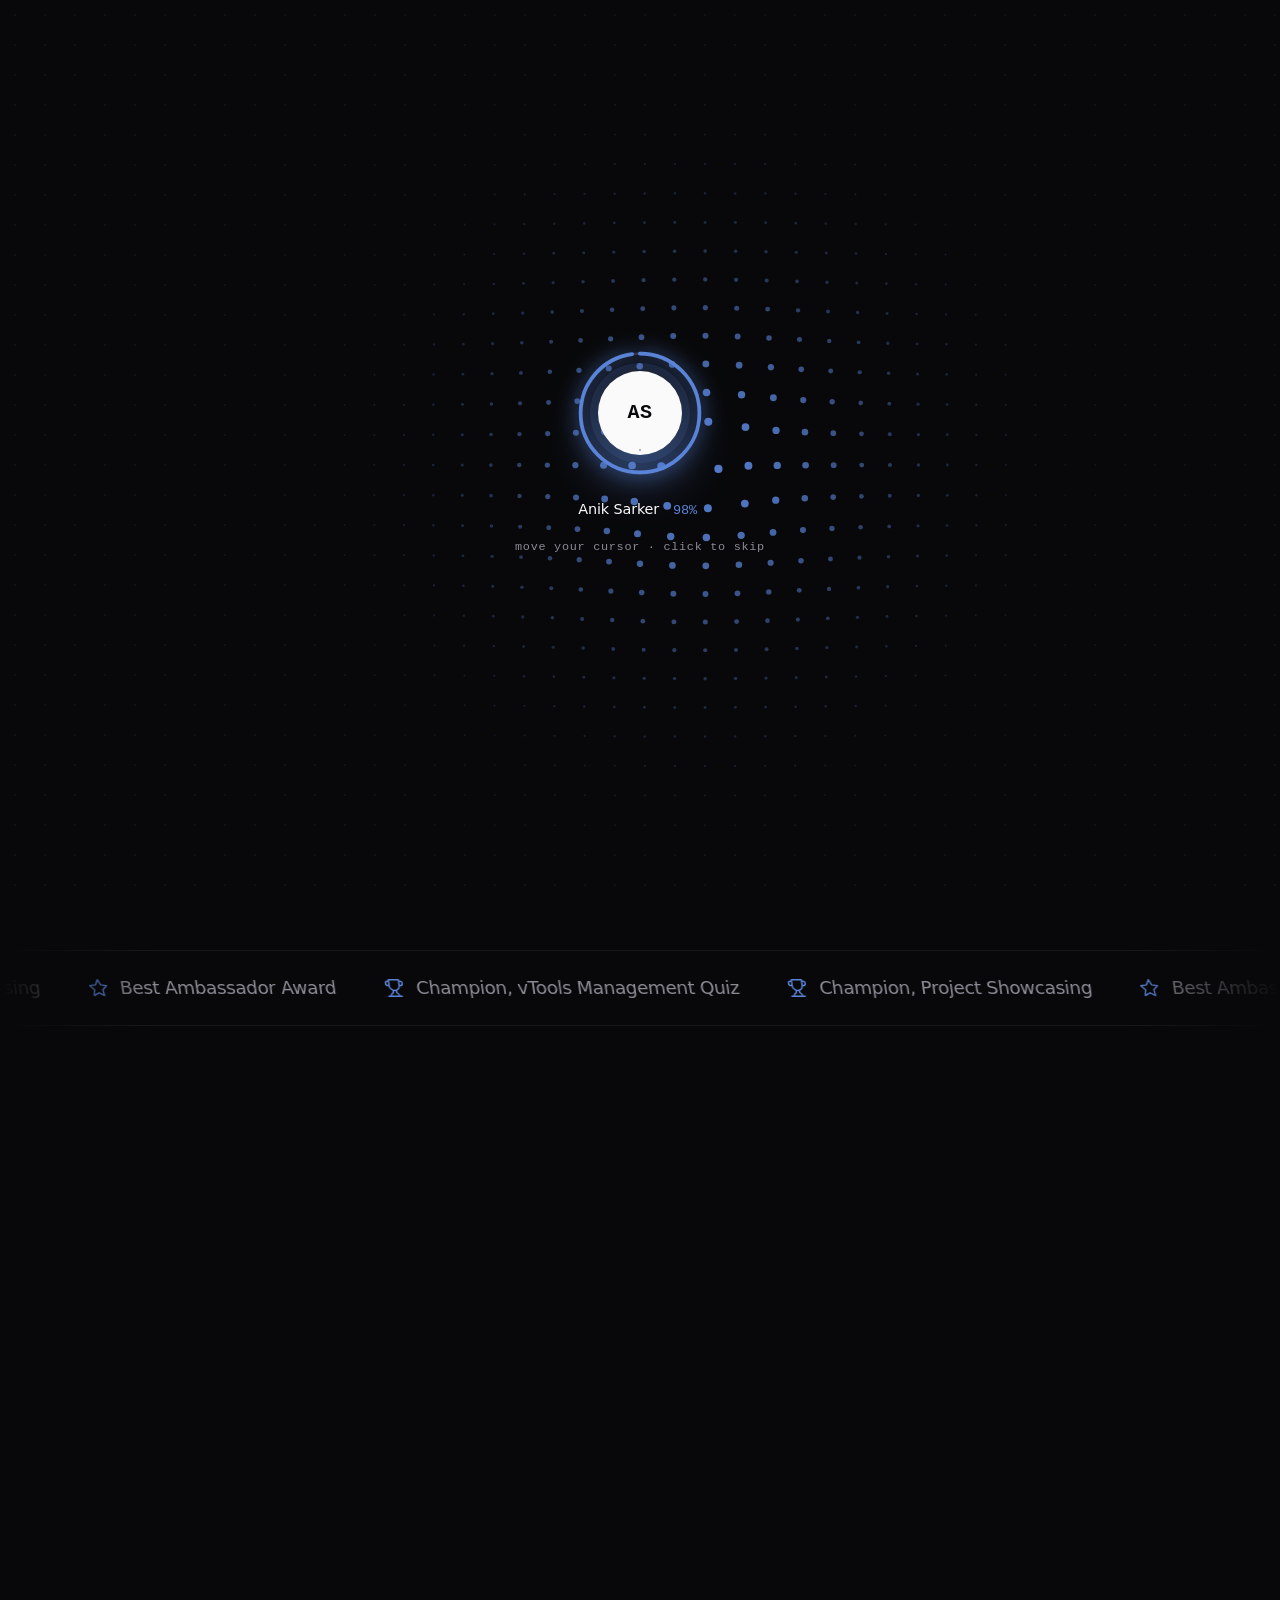
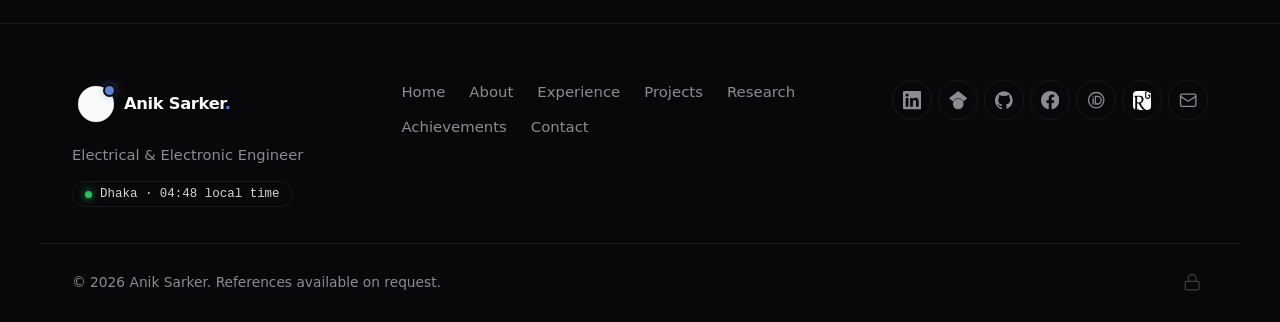
==== index.html @ ead91347 "Publish site" ====
<!DOCTYPE html>
<html lang="en">
<head>
  <meta charset="UTF-8" />
  <meta name="viewport" content="width=device-width, initial-scale=1, viewport-fit=cover" />
  <meta http-equiv="Content-Security-Policy" content="default-src 'self'; script-src 'self'; style-src 'self' 'unsafe-inline' https://fonts.googleapis.com; font-src 'self' https://fonts.gstatic.com; img-src 'self' data: blob: https:; connect-src 'self' https://api.web3forms.com https://formspree.io; object-src 'none'; base-uri 'self'; form-action 'self' mailto:; frame-src 'none'; manifest-src 'self'" />
  <meta name="referrer" content="strict-origin-when-cross-origin" />
  <meta name="site-root" content="./" />
  <title>Engr. Anik Sarker | Electrical & Electronic Engineer</title>
  <meta name="description" content="Portfolio of Engr. Anik Sarker: Electrical & Electronic Engineer working on embedded systems, industrial automation, IoT and VLSI." />
  <meta name="author" content="Anik Sarker" />
  <meta name="theme-color" content="#08080a" />
  <meta property="og:type" content="profile" />
  <meta property="og:title" content="Engr. Anik Sarker | Electrical & Electronic Engineer" />
  <meta property="og:description" content="Portfolio of Engr. Anik Sarker: Electrical & Electronic Engineer working on embedded systems, industrial automation, IoT and VLSI." />
  <meta property="og:image" content="https://anik-creates.github.io/assets/img/og-image.jpg" />
  <meta property="og:url" content="https://anik-creates.github.io/" />
  <link rel="canonical" href="https://anik-creates.github.io/" />
  <meta name="twitter:card" content="summary_large_image" />
  <link rel="icon" href="./assets/img/favicon.svg" type="image/svg+xml" />
  <link rel="apple-touch-icon" href="./assets/img/apple-touch-icon.png" />
  <link rel="manifest" href="./site.webmanifest" />
  <link rel="preconnect" href="https://fonts.googleapis.com" />
  <link rel="preconnect" href="https://fonts.gstatic.com" crossorigin />
  <link rel="stylesheet" href="https://fonts.googleapis.com/css2?family=Geist:wght@300..800&amp;family=Geist+Mono:wght@400..600&amp;display=swap" />
  <link rel="stylesheet" href="./assets/css/main.css?v=202610290239" />
  <link rel="modulepreload" href="./assets/js/icons.js" />
  <link rel="modulepreload" href="./assets/js/store.js" />
  <script src="./assets/js/theme-init.js?v=202610290239"></script>
  <script src="./assets/js/preloader.js?v=202610290239" defer></script>
  <script type="module" src="./assets/js/app.js?v=202610290239"></script>
  <script type="application/ld+json">{"@context":"https://schema.org","@type":"Person","name":"Anik Sarker","honorificPrefix":"Engr.","jobTitle":"Electrical & Electronic Engineer","url":"https://anik-creates.github.io/","image":"https://anik-creates.github.io/assets/img/og-image.jpg","email":"mailto:inboxtoanik@gmail.com","alumniOf":{"@type":"CollegeOrUniversity","name":"Daffodil International University"},"memberOf":[{"@type":"Organization","name":"IEEE"},{"@type":"Organization","name":"Institution of Engineers, Bangladesh"}],"sameAs":["https://www.linkedin.com/in/-anik-sarker-/","https://scholar.google.com/citations?user=4CC_FmcAAAAJ","https://github.com/anik-creates"]}</script>
</head>
<body data-page="home">
  <div class="preloader" id="preloader" role="presentation">
    <canvas class="pl-field" aria-hidden="true"></canvas>
    <div class="pl-core">
      <svg class="pl-ring" viewBox="0 0 120 120" aria-hidden="true"><circle class="pl-track" cx="60" cy="60" r="54" /><circle class="pl-prog" cx="60" cy="60" r="54" pathLength="100" /></svg>
      <span class="pl-mark" data-initials>AS</span>
    </div>
    <div class="pl-meta"><span data-name>Anik Sarker</span><b data-pct>0%</b></div>
    <p class="pl-hint">move your cursor · click to skip</p>
  </div>
  <div id="app-header"></div>
  <main id="main" tabindex="-1">
    <noscript><p>This portfolio needs JavaScript to display. You can reach Anik Sarker at inboxtoanik@gmail.com.</p></noscript>
  </main>
  <div id="app-footer"></div>
</body>
</html>
---- assets/css/main.css ----
/* =========================================================
   Portfolio: modern, dark-first design system
   Type: Geist + Geist Mono. Accents: --a1 (primary), --a2 (secondary), --a3 (highlight).
   Every colour is a variable so the admin portal can recolour the whole site.
   ========================================================= */

@view-transition { navigation: auto; }

:root {
  --a1: #ff6a1f;
  --a2: #3dd6a3;
  --a3: #ffd23f;

  --font-display: "Geist", "Inter", "Segoe UI", system-ui, sans-serif;
  --font-body: "Geist", "Inter", "Segoe UI", system-ui, -apple-system, sans-serif;
  --font-mono: "Geist Mono", ui-monospace, "Cascadia Code", Consolas, monospace;

  --radius-sm: 10px;
  --radius: 18px;
  --radius-lg: 26px;
  --ease: cubic-bezier(.22, 1, .36, 1);
  --spring: cubic-bezier(.34, 1.56, .64, 1);
  --nav-h: 76px;

  /* Light */
  --bg: #fafafa;
  --bg-2: #f4f4f5;
  --surface: #ffffff;
  --surface-2: #f4f4f5;
  --text: #09090b;
  --text-2: #3f3f46;
  --muted: #71717a;
  --line: rgba(9, 9, 11, .08);
  --line-strong: rgba(9, 9, 11, .15);
  --dots: rgba(9, 9, 11, .09);
  --accent: color-mix(in oklab, var(--a1) 82%, #000);
  --accent-2: color-mix(in oklab, var(--a2) 70%, #000);
  --accent-3: color-mix(in oklab, var(--a3) 80%, #000);
  --on-accent: #09090b;
  --glow: color-mix(in srgb, var(--a1) 16%, transparent);
  --shadow: 0 1px 2px rgba(9, 9, 11, .04), 0 8px 24px -12px rgba(9, 9, 11, .12);
  --shadow-lift: 0 2px 4px rgba(9, 9, 11, .04), 0 24px 48px -20px rgba(9, 9, 11, .22);
  --glass: color-mix(in srgb, var(--surface) 72%, transparent);
  --trace: rgba(9, 9, 11, .06);
  --trace-pulse: var(--a1);
  color-scheme: light;
}
:root[data-theme="dark"] {
  --bg: #08080a;
  --bg-2: #0e0e11;
  --surface: #111114;
  --surface-2: #19191d;
  --text: #fafafa;
  --text-2: #d4d4d8;
  --muted: #8b8b95;
  --line: rgba(255, 255, 255, .07);
  --line-strong: rgba(255, 255, 255, .14);
  --dots: rgba(255, 255, 255, .07);
  --accent: var(--a1);
  --accent-2: var(--a2);
  --accent-3: var(--a3);
  --glow: color-mix(in srgb, var(--a1) 22%, transparent);
  --shadow: 0 1px 0 rgba(255, 255, 255, .03) inset, 0 10px 30px -14px rgba(0, 0, 0, .8);
  --shadow-lift: 0 1px 0 rgba(255, 255, 255, .05) inset, 0 30px 60px -24px rgba(0, 0, 0, .9);
  --glass: color-mix(in srgb, var(--surface) 62%, transparent);
  --trace: rgba(255, 255, 255, .045);
  color-scheme: dark;
}
:root { --grad: var(--a1); --neu-in: inset 0 1px 2px rgba(0,0,0,.06); --neu-sm: var(--shadow); --neu: var(--shadow); --glass-border: var(--line); --glass-strong: var(--surface); --glass-shadow: var(--shadow); --on-grad: var(--on-accent); }

/* ---------- Base ---------- */
*, *::before, *::after { box-sizing: border-box; }
[hidden] { display: none !important; }
html { scroll-behavior: smooth; scroll-padding-top: calc(var(--nav-h) + 16px); -webkit-text-size-adjust: 100%; }
body {
  margin: 0; font-family: var(--font-body); font-size: 16px; line-height: 1.65; color: var(--text); background: var(--bg);
  overflow-x: hidden; -webkit-font-smoothing: antialiased; min-height: 100vh; display: flex; flex-direction: column;
}
/* Dot grid that fades out, plus a soft accent glow at the top of every page */
body::before { content: ""; position: fixed; inset: 0; z-index: -3; pointer-events: none;
  background-image: radial-gradient(var(--dots) 1px, transparent 1px); background-size: 26px 26px;
  -webkit-mask-image: radial-gradient(ellipse 80% 60% at 50% 0%, #000 30%, transparent 75%); mask-image: radial-gradient(ellipse 80% 60% at 50% 0%, #000 30%, transparent 75%); }
body::after { content: ""; position: fixed; left: 50%; top: -30vh; width: 120vw; height: 70vh; transform: translateX(-50%); z-index: -3; pointer-events: none;
  background: radial-gradient(ellipse at center, var(--glow), transparent 65%); }
body.modal-open { overflow: hidden; }
main { flex: 1; }
main:focus { outline: none; }
.hero, .page-hero, .contact-hero, .section, .marquee, .footer { overflow-x: clip; }
img { max-width: 100%; display: block; }
a { color: inherit; text-decoration: none; }
button { font: inherit; color: inherit; cursor: pointer; border: 0; background: none; }
h1, h2, h3, h4 { font-family: var(--font-display); font-weight: 600; line-height: 1.08; margin: 0; letter-spacing: -.035em; }
h3, h4 { letter-spacing: -.02em; }
p { margin: 0 0 1em; }
::selection { background: var(--a1); color: var(--on-accent); }
:focus-visible { outline: 2px solid var(--a1); outline-offset: 3px; border-radius: 8px; }
.skip-link { position: fixed; left: 16px; top: -60px; z-index: 2000; padding: 10px 16px; border-radius: 999px; background: var(--text); color: var(--bg); font-weight: 600; transition: top .2s; }
.skip-link:focus { top: 16px; }
noscript p { padding: 120px 24px; text-align: center; }
.ic { width: 1.15em; height: 1.15em; fill: none; stroke: currentColor; stroke-width: 1.75; stroke-linecap: round; stroke-linejoin: round; flex-shrink: 0; vertical-align: -0.2em; }
symbol .fill { fill: currentColor; stroke: none; }
.container { width: min(1200px, 100%); margin-inline: auto; padding-inline: clamp(16px, 4vw, 32px); }

/* Uploaded image icons */
img.ic-img { object-fit: contain; border-radius: 4px; vertical-align: -0.2em; }
.mc-icon img.ic-img, .c-icon img.ic-img, .big-ic img.ic-img, .pub-num img.ic-img, .ri img.ic-img, .tl-node img.ic-img { border-radius: 6px; }
.section-logo { display: block; width: 64px; height: 64px; object-fit: contain; margin: 0 auto 16px; border-radius: 16px; padding: 8px; background: var(--surface); border: 1px solid var(--line); box-shadow: var(--shadow); }
.section-head.left .section-logo, .page-hero .section-logo { margin-left: 0; }

/* Accent word in headings (class name kept for compatibility) */
.grad-text { color: var(--accent); }
:root[data-theme="dark"] .grad-text { text-shadow: 0 0 40px color-mix(in srgb, var(--a1) 45%, transparent); }

/* ---------- Surfaces with cursor spotlight ---------- */
.glass, .neu {
  position: relative; background: var(--surface); border: 1px solid var(--line); box-shadow: var(--shadow);
  transition: box-shadow .4s var(--ease), transform .4s var(--ease), border-color .3s, background-color .3s;
}
.glass::after, .neu::after {
  content: ""; position: absolute; inset: -1px; border-radius: inherit; padding: 1px; pointer-events: none; opacity: 0; transition: opacity .35s;
  background: radial-gradient(260px circle at var(--mx, 50%) var(--my, 50%), color-mix(in srgb, var(--a1) 85%, transparent), transparent 70%);
  -webkit-mask: linear-gradient(#000 0 0) content-box, linear-gradient(#000 0 0); -webkit-mask-composite: xor; mask-composite: exclude;
}
.glass:hover::after, .neu:hover::after { opacity: 1; }
.toast, .preview-bar, .to-top { position: fixed; }
.nav.glass::after, .toast::after, .preview-bar::after { display: none; }

/* ---------- Cursor ---------- */
.cursor-glow { position: fixed; left: 0; top: 0; width: 640px; height: 640px; margin: -320px 0 0 -320px; border-radius: 50%; pointer-events: none; z-index: -1;
  background: radial-gradient(circle, color-mix(in srgb, var(--a1) 13%, transparent), transparent 62%); transform: translate(-999px, -999px); will-change: transform; }
:root:not([data-theme="dark"]) .cursor-glow { background: radial-gradient(circle, color-mix(in srgb, var(--a1) 10%, transparent), transparent 62%); }
.cursor-dot, .cursor-ring { position: fixed; left: 0; top: 0; pointer-events: none; z-index: 2600; border-radius: 50%; transform: translate(-999px, -999px); will-change: transform; }
.cursor-dot { width: 6px; height: 6px; margin: -3px 0 0 -3px; background: var(--a1); }
.cursor-ring { width: 36px; height: 36px; margin: -18px 0 0 -18px; border: 1.5px solid color-mix(in srgb, var(--a1) 60%, transparent); transition: width .3s var(--ease), height .3s var(--ease), margin .3s var(--ease), background-color .3s, border-color .3s; }
.cursor-ring.hover { width: 56px; height: 56px; margin: -28px 0 0 -28px; background: color-mix(in srgb, var(--a1) 10%, transparent); border-color: var(--a1); }
.cursor-ring.down { width: 26px; height: 26px; margin: -13px 0 0 -13px; }
@media (hover: none), (pointer: coarse) { .cursor-glow, .cursor-dot, .cursor-ring { display: none; } }

/* ---------- Background canvas ---------- */
.bg-canvas { position: fixed; inset: 0; width: 100%; height: 100%; z-index: -2; pointer-events: none; opacity: .9; }
.bg-orbs { display: none; }

/* ---------- Preloader: interactive dot field + progress ring ---------- */
.preloader { position: fixed; inset: 0; z-index: 9999; display: grid; place-content: center; justify-items: center; gap: 22px; background: var(--bg); color: var(--text); cursor: crosshair; --iris: 0px;
  -webkit-mask: radial-gradient(circle at 50% 50%, transparent var(--iris), #000 calc(var(--iris) + 1px)); mask: radial-gradient(circle at 50% 50%, transparent var(--iris), #000 calc(var(--iris) + 1px)); }
.preloader.skip { display: none; }
.pl-field { position: absolute; inset: 0; }
.pl-core { position: relative; width: 132px; height: 132px; display: grid; place-items: center; }
.pl-ring { position: absolute; inset: 0; width: 100%; height: 100%; transform: rotate(-90deg); overflow: visible; }
.pl-track { fill: none; stroke: var(--line-strong); stroke-width: 2; }
.pl-prog { fill: none; stroke: var(--a1); stroke-width: 3.5; stroke-linecap: round; stroke-dasharray: 100; stroke-dashoffset: 100; filter: drop-shadow(0 0 8px var(--a1)); }
.pl-mark { position: relative; width: 84px; height: 84px; border-radius: 50%; display: grid; place-items: center; background: var(--text); color: var(--bg); font: 600 1.25rem var(--font-mono); letter-spacing: .02em; box-shadow: 0 0 0 8px color-mix(in srgb, var(--a1) 14%, transparent), 0 20px 60px -10px var(--a1); animation: plPulse 1.6s ease-in-out infinite; }
.preloader.locked .pl-mark { animation: plPop .5s var(--spring) forwards; }
@keyframes plPulse { 50% { box-shadow: 0 0 0 16px color-mix(in srgb, var(--a1) 6%, transparent), 0 20px 70px -10px var(--a1); } }
@keyframes plPop { to { transform: scale(1.15); background: var(--a1); color: var(--on-accent); } }
.pl-meta { position: relative; display: flex; gap: 14px; align-items: baseline; font: 500 .9rem var(--font-body); letter-spacing: -.01em; }
.pl-meta b { font: 500 .85rem var(--font-mono); color: var(--a1); min-width: 3.5ch; }
.pl-hint { position: relative; margin: 0; font: 400 .74rem var(--font-mono); color: var(--muted); letter-spacing: .06em; }
body:not(.ready) #main { opacity: 0; }
#main { transition: opacity .5s var(--ease); }
.scroll-progress { position: fixed; top: 0; left: 0; height: 2px; width: 100%; z-index: 1001; background: linear-gradient(90deg, var(--a1), var(--a3)); transform-origin: 0 50%; transform: scaleX(0); box-shadow: 0 0 12px var(--a1); }

/* ---------- Navigation: brand, floating link pill, actions ---------- */
.nav-wrap { position: fixed; inset-inline: 0; top: 0; z-index: 1000; padding: calc(env(safe-area-inset-top, 0px) + 16px) clamp(16px, 4vw, 32px) 0; transition: transform .45s var(--ease); view-transition-name: site-nav; pointer-events: none; }
.nav-wrap > * { pointer-events: auto; }
.nav-wrap.hidden { transform: translateY(-140%); }
.nav { max-width: 1200px; margin: 0 auto; display: grid; grid-template-columns: 1fr auto 1fr; align-items: center; gap: 12px; pointer-events: none; }
.nav > * { pointer-events: auto; }
.brand { justify-self: start; display: inline-flex; align-items: center; gap: 10px; padding: 5px 14px 5px 5px; border-radius: 999px; font-weight: 600; font-size: 1.02rem; letter-spacing: -.02em; border: 1px solid transparent; transition: background-color .35s, border-color .35s, backdrop-filter .35s; }
.nav-wrap.scrolled .brand { background: var(--glass); border-color: var(--line); backdrop-filter: blur(16px); -webkit-backdrop-filter: blur(16px); }
.brand-mark { width: 36px; height: 36px; border-radius: 50%; display: grid; place-items: center; background: var(--text); color: var(--bg); font: 600 .76rem var(--font-mono); letter-spacing: .02em; position: relative; transition: transform .6s var(--spring); }
.brand-mark::after { content: ""; position: absolute; right: 0; top: 0; width: 9px; height: 9px; border-radius: 50%; background: var(--a1); box-shadow: 0 0 0 2px var(--bg), 0 0 10px var(--a1); }
.brand:hover .brand-mark { transform: rotate(-12deg) scale(1.06); }
.brand-name .dot { color: var(--a1); }
.nav-links { justify-self: center; display: flex; gap: 2px; list-style: none; margin: 0; padding: 5px; position: relative; border-radius: 999px; background: var(--glass); border: 1px solid var(--line); backdrop-filter: blur(18px) saturate(160%); -webkit-backdrop-filter: blur(18px) saturate(160%); box-shadow: var(--shadow); }
.nav-links li { position: relative; z-index: 1; }
.nav-links a { display: flex; align-items: center; gap: 7px; padding: 7px 14px; border-radius: 999px; font-size: .88rem; font-weight: 500; color: var(--muted); transition: color .25s; position: relative; white-space: nowrap; }
.nav-links a .ic { display: none; }
.nav-links a:hover, .nav-links a.active { color: var(--text); }
.nav-links a.active::before { content: ""; width: 6px; height: 6px; border-radius: 50%; background: var(--a1); box-shadow: 0 0 8px var(--a1); }
.nav-indicator { position: absolute; z-index: 0; left: 0; top: 5px; bottom: 5px; width: 0; border-radius: 999px; background: var(--surface-2); box-shadow: inset 0 0 0 1px var(--line); transition: transform .5s var(--spring), width .5s var(--spring), opacity .25s; pointer-events: none; }
.nav-actions { justify-self: end; display: flex; gap: 6px; align-items: center; }
.icon-btn { width: 42px; height: 42px; border-radius: 50%; display: grid; place-items: center; position: relative; border: 1px solid var(--line); background: var(--glass); backdrop-filter: blur(16px); -webkit-backdrop-filter: blur(16px); color: var(--text-2); flex-shrink: 0; transition: color .2s, border-color .2s, transform .4s var(--spring), background-color .2s; }
.icon-btn::after { display: none; }
.icon-btn:hover { color: var(--a1); border-color: color-mix(in srgb, var(--a1) 45%, transparent); transform: rotate(-14deg) scale(1.05); }
.nav-actions .icon-btn .ic { position: absolute; transition: transform .5s var(--ease), opacity .35s; }
[data-theme="dark"] .ic-sun, :root:not([data-theme="dark"]) .ic-moon { transform: rotate(-90deg) scale(0); opacity: 0; }
.menu-btn { display: none; }
.menu-btn:hover { transform: none; }
.menu-btn .ic-close { opacity: 0; transform: rotate(-90deg); }
.menu-btn[aria-expanded="true"] .ic-close { opacity: 1; transform: none; }
.menu-btn[aria-expanded="true"] .ic-menu { opacity: 0; transform: rotate(90deg); }

/* ---------- Buttons ---------- */
.btn { position: relative; display: inline-flex; align-items: center; justify-content: center; gap: 10px; padding: 14px 24px; border-radius: 999px; font-weight: 600; font-size: .95rem; letter-spacing: -.01em; overflow: hidden; isolation: isolate; transition: transform .35s var(--spring), box-shadow .3s, background-color .2s, color .2s, border-color .2s; will-change: transform; }
.btn-primary { color: var(--on-accent); background: var(--a1); box-shadow: 0 0 0 1px color-mix(in srgb, var(--a1) 60%, #fff) inset, 0 10px 30px -10px var(--a1); }
.btn-primary::before { content: ""; position: absolute; inset: 0; z-index: -1; background: linear-gradient(110deg, transparent 30%, rgba(255,255,255,.45) 50%, transparent 70%); transform: translateX(-120%); transition: transform .8s var(--ease); }
.btn-primary:hover::before { transform: translateX(120%); }
.btn-primary:hover { box-shadow: 0 0 0 1px color-mix(in srgb, var(--a1) 60%, #fff) inset, 0 16px 44px -10px var(--a1); }
.btn-primary:active { transform: scale(.97); }
.btn-neu { color: var(--text); background: var(--surface); border: 1px solid var(--line-strong); }
.btn-neu:hover { background: var(--surface-2); border-color: color-mix(in srgb, var(--a1) 50%, var(--line-strong)); }
.btn-neu:active { transform: scale(.97); }
.btn .ic { transition: transform .35s var(--spring); }
.btn:hover .ic { transform: translateX(2px) rotate(-8deg); }
.btn-block { width: 100%; }
.btn:disabled { opacity: .6; cursor: progress; }
.btn.loading .ic { animation: spin 1s linear infinite; }
.spark { position: fixed; z-index: 3000; width: 5px; height: 5px; border-radius: 50%; background: var(--a3); pointer-events: none; box-shadow: 0 0 8px var(--a1); }
.link-arrow { display: inline-flex; align-items: center; gap: 8px; font-weight: 600; color: var(--text); padding: 10px 18px; border-radius: 999px; border: 1px solid var(--line-strong); background: var(--surface); transition: gap .3s var(--ease), border-color .2s, color .2s; }
.link-arrow:hover { gap: 14px; border-color: var(--a1); color: var(--a1); }
.link-arrow.sm { font-size: .82rem; padding: 6px 12px; }
.center-link { display: flex; justify-content: center; margin-top: 40px; }

/* ---------- Section heads ---------- */
.section { padding-block: clamp(64px, 9vw, 120px); position: relative; }
.section.tight { padding-top: clamp(16px, 3vw, 36px); }
.section-head { max-width: 760px; margin: 0 auto clamp(36px, 5vw, 56px); text-align: center; }
.section-head.left { text-align: left; margin-inline: 0; }
.eyebrow { display: inline-flex; align-items: center; gap: 10px; padding: 6px 14px 6px 6px; border-radius: 999px; font: 500 .75rem var(--font-mono); text-transform: uppercase; letter-spacing: .1em; color: var(--text-2); border: 1px solid var(--line-strong); background: var(--glass); backdrop-filter: blur(8px); margin-bottom: 18px; }
.eyebrow .num { display: grid; place-items: center; min-width: 26px; height: 22px; padding: 0 6px; border-radius: 999px; background: var(--a1); color: var(--on-accent); font-weight: 600; letter-spacing: 0; }
.eyebrow .rule, .eyebrow .ic { display: none; }
.section-head h2, .section-head h1 { font-size: clamp(2.1rem, 5vw, 3.6rem); }
.lead { color: var(--muted); margin: 16px auto 0; font-size: 1.08rem; max-width: 60ch; }
.section-head.left .lead { margin-left: 0; }

/* ---------- Hero ---------- */
.hero { min-height: 100svh; display: flex; flex-direction: column; justify-content: center; padding-top: calc(var(--nav-h) + 40px); padding-bottom: 40px; position: relative; }
.hero-grid { display: grid; grid-template-columns: 1.15fr .85fr; gap: clamp(24px, 5vw, 64px); align-items: center; }
.pill { display: inline-flex; align-items: center; gap: 10px; padding: 7px 14px 7px 10px; border-radius: 999px; font-size: .84rem; font-weight: 500; color: var(--text-2); margin-bottom: 26px; border: 1px solid var(--line-strong); background: var(--glass); backdrop-filter: blur(10px); }
.live-dot { position: relative; width: 8px; height: 8px; border-radius: 50%; background: #22c55e; flex-shrink: 0; }
.live-dot::after { content: ""; position: absolute; inset: 0; border-radius: 50%; background: #22c55e; animation: ping 1.8s cubic-bezier(0, 0, .2, 1) infinite; }
@keyframes ping { 75%, 100% { transform: scale(2.6); opacity: 0; } }
.hero-title { display: flex; flex-direction: column; gap: 10px; }
.hero-title .hello { font: 500 1rem var(--font-mono); color: var(--muted); }
.hero-title .name { font-size: clamp(3.2rem, 8.4vw, 6.8rem); font-weight: 650; letter-spacing: -.055em; line-height: .92; }
.hero-title .prefix { display: block; width: max-content; font: 500 .78rem var(--font-mono); letter-spacing: .1em; text-transform: uppercase; color: var(--a1); border: 1px solid color-mix(in srgb, var(--a1) 40%, transparent); background: color-mix(in srgb, var(--a1) 8%, transparent); padding: 4px 10px; border-radius: 999px; margin: 0 0 16px; }
@media (max-width: 960px) { .hero-title .prefix { margin-inline: auto; } }
.hero-title .ch { display: inline-block; opacity: 0; transform: translateY(.5em) rotate(6deg); filter: blur(8px); }
.in .ch { animation: chIn .9s var(--ease) forwards; animation-delay: calc(.2s + var(--i) * 35ms); }
@keyframes chIn { to { opacity: 1; transform: none; filter: none; } }
.hero-role { display: flex; align-items: center; gap: 10px; margin: 24px 0 16px; font: 500 clamp(1rem, 2vw, 1.15rem) var(--font-mono); color: var(--text-2); min-height: 1.8em; }
.hero-role .prompt { color: var(--a1); }
.hero-role .ic { display: none; }
.caret { width: 2px; height: 1.25em; background: var(--a1); box-shadow: 0 0 8px var(--a1); animation: blink 1s steps(1) infinite; }
@keyframes blink { 50% { opacity: 0; } }
.hero-sub { font-size: 1.1rem; color: var(--muted); max-width: 54ch; }
.hero-cta { display: flex; flex-wrap: wrap; gap: 12px; margin: 32px 0 28px; }
.hero-social { display: flex; gap: 8px; flex-wrap: wrap; }
.social { width: 46px; height: 46px; border-radius: 50%; display: grid; place-items: center; position: relative; color: var(--muted); border: 1px solid var(--line); background: var(--surface); transition: color .2s, transform .4s var(--spring), border-color .2s, box-shadow .3s; }
.social .ic { width: 19px; height: 19px; }
.social:hover { color: var(--a1); border-color: color-mix(in srgb, var(--a1) 50%, transparent); transform: translateY(-4px) scale(1.06); box-shadow: 0 10px 24px -10px var(--a1); }
[data-tip] { position: relative; }
[data-tip]::after { content: attr(data-tip); position: absolute; bottom: calc(100% + 10px); left: 50%; transform: translate(-50%, 6px) scale(.95); padding: 5px 10px; border-radius: 999px; white-space: nowrap; font: 500 .72rem var(--font-body); background: var(--text); color: var(--bg); opacity: 0; pointer-events: none; transition: opacity .2s, transform .3s var(--spring); z-index: 10; }
[data-tip]:hover::after { opacity: 1; transform: translate(-50%, 0) scale(1); }

/* Portrait: 3D pop-out. The body sits inside the disc, the head breaks out over the top edge. */
.hero-visual { display: flex; justify-content: center; }
.hero .hero-visual { translate: 0 calc(var(--sy, 0) * .12px); }
.hero .hero-copy { translate: 0 calc(var(--sy, 0) * .05px); opacity: calc(1 - var(--sy, 0) / 1100); }
.portrait-stage { position: relative; width: min(450px, 86vw); aspect-ratio: 1 / 1.12; max-width: 100%; transition: transform .6s var(--ease); transform-style: preserve-3d; --px: 0px; --py: 0px; }
.disc-floor { position: absolute; left: 14%; right: 14%; bottom: -5%; height: 10%; border-radius: 50%; background: radial-gradient(ellipse, rgba(0,0,0,.45), transparent 70%); filter: blur(6px); }
.morph-blob, .morph-blob.disc { position: absolute; inset: 16% 7% 2% 7%; border-radius: 50%; overflow: hidden; isolation: isolate;
  background: radial-gradient(circle at 32% 26%, color-mix(in srgb, var(--a1) 55%, #fff) 0%, var(--a1) 38%, color-mix(in oklab, var(--a1) 55%, #000) 100%);
  box-shadow: 0 0 110px -24px var(--a1), 0 40px 60px -30px rgba(0,0,0,.6); animation: none; }
.disc-shine { position: absolute; inset: 0; border-radius: 50%; pointer-events: none; z-index: 2; box-shadow: inset 0 2px 1px rgba(255,255,255,.25), inset 0 0 0 1px rgba(255,255,255,.12); }
.portrait-in { position: absolute; max-width: none; z-index: 1; translate: var(--px) var(--py); transition: translate .5s var(--ease); }
.morph-blob.blob-2 { inset: 11% 2% -3% 2%; overflow: visible; background: conic-gradient(from 0deg, transparent 0 60%, var(--a1) 80%, var(--a3) 90%, transparent 100%); box-shadow: none; -webkit-mask: radial-gradient(farthest-side, transparent calc(100% - 2px), #000 calc(100% - 1.5px)); mask: radial-gradient(farthest-side, transparent calc(100% - 2px), #000 calc(100% - 1.5px)); animation: spin 6s linear infinite; opacity: .9; }
.orbit-ring { position: absolute; inset: 4%; width: 92%; height: auto; overflow: visible; animation: spin 90s linear infinite reverse; }
.orbit-ring circle { fill: none; stroke: var(--line-strong); stroke-width: 1; }
.orbit-ring .dashed { stroke: color-mix(in srgb, var(--a1) 40%, transparent); stroke-dasharray: 2 10; }
@keyframes spin { to { transform: rotate(360deg); } }
@keyframes breathe { 50% { opacity: .55; transform: scale(1.06); } }
.portrait { position: absolute; left: 4%; bottom: 0; width: 92%; height: auto; z-index: 3; translate: var(--px) var(--py); transition: translate .5s var(--ease); filter: drop-shadow(0 18px 24px rgba(0,0,0,.35)); }
.portrait, .portrait-in { animation: portraitIn 1.1s var(--ease) both .2s; }
.portrait-stage:not(.laid) .portrait, .portrait-stage:not(.laid) .portrait-in { visibility: hidden; }
@keyframes portraitIn { from { opacity: 0; filter: blur(12px); } }
.chip-float { position: absolute; z-index: 3; display: inline-flex; align-items: center; gap: 8px; padding: 6px 12px 6px 6px; border-radius: 999px; font-size: .78rem; font-weight: 500; white-space: nowrap; color: var(--text); background: var(--glass); border: 1px solid var(--line-strong); backdrop-filter: blur(14px); -webkit-backdrop-filter: blur(14px); box-shadow: var(--shadow-lift); animation: annoIn .8s var(--spring) both, bob 6s ease-in-out infinite; }
.chip-float .pad { width: 26px; height: 26px; border-radius: 50%; display: grid; place-items: center; background: color-mix(in srgb, var(--a1) 16%, transparent); color: var(--a1); }
.chip-float .pad .ic { width: 14px; height: 14px; }
.chip-float .lead-line { display: none; }
.chip-float.c1 { top: 14%; left: -8%; animation-delay: .7s, 0s; }
.chip-float.c2 { top: 4%; right: 0; animation-delay: .85s, -1.5s; }
.chip-float.c3 { top: 52%; right: -10%; animation-delay: 1s, -3s; }
.chip-float.c4 { top: 64%; left: -12%; animation-delay: 1.15s, -4.5s; }
@keyframes annoIn { from { opacity: 0; transform: scale(.6); } }
@keyframes bob { 0%, 100% { translate: 0 0; } 50% { translate: 0 -10px; } }
.badge-float { position: absolute; z-index: 4; display: flex; align-items: center; gap: 10px; padding: 9px 16px 9px 9px; border-radius: 999px; background: var(--glass); border: 1px solid var(--line-strong); backdrop-filter: blur(14px); box-shadow: var(--shadow-lift); animation: bob 7s ease-in-out infinite; }
.badge-float > .ic { width: 30px; height: 30px; padding: 7px; border-radius: 50%; background: var(--a1); color: var(--on-accent); }
.badge-float strong { display: block; font-size: 1rem; line-height: 1.1; }
.badge-float small { color: var(--muted); font-size: .72rem; }
.badge-float.b1 { bottom: 14%; left: -6%; }
.badge-float.b2 { bottom: 3%; right: -4%; animation-delay: -3s; }

/* Stats: bento cards */
.stats { display: grid; grid-template-columns: repeat(auto-fit, minmax(200px, 1fr)); gap: 12px; margin-top: clamp(40px, 6vw, 72px); }
.stat { padding: 22px; border-radius: var(--radius); display: grid; gap: 4px; overflow: hidden; }
.stat > .ic { position: absolute; right: 18px; top: 18px; width: 22px; height: 22px; color: var(--muted); transition: color .3s, transform .5s var(--spring); }
.stat:hover > .ic { color: var(--a1); transform: rotate(-12deg) scale(1.2); }
.stat b { display: block; font: 650 2.6rem/1 var(--font-display); letter-spacing: -.05em; font-variant-numeric: tabular-nums; }
.stat span { display: block; font-size: .88rem; color: var(--muted); }
.stat:hover { transform: translateY(-4px); box-shadow: var(--shadow-lift); }
.scroll-cue { display: none; }

/* Marquee */
.marquee { overflow: hidden; padding: 22px 0; border-block: 1px solid var(--line); -webkit-mask-image: linear-gradient(90deg, transparent, #000 12%, #000 88%, transparent); mask-image: linear-gradient(90deg, transparent, #000 12%, #000 88%, transparent); }
.marquee-track { display: flex; gap: 48px; width: max-content; animation: marquee 45s linear infinite; }
.marquee-track.js { animation: none; will-change: transform; }
.marquee:hover .marquee-track { animation-play-state: paused; }
.mq-item { display: inline-flex; align-items: center; gap: 12px; font-size: 1.15rem; font-weight: 500; letter-spacing: -.02em; color: var(--muted); white-space: nowrap; transition: color .2s; }
.mq-item:hover { color: var(--text); }
.mq-item .ic { width: 20px; height: 20px; color: var(--a1); }
@keyframes marquee { to { transform: translateX(-50%); } }

/* Page hero */
.page-hero { padding: calc(var(--nav-h) + clamp(56px, 9vw, 110px)) 0 clamp(24px, 4vw, 48px); }
.page-hero-inner { display: grid; grid-template-columns: 1fr auto; gap: 40px; align-items: end; }
.page-hero h1 { font-size: clamp(2.8rem, 7.6vw, 5.8rem); letter-spacing: -.055em; line-height: .95; }
.page-hero .lead { margin-left: 0; }
.crumbs { display: flex; align-items: center; gap: 8px; font-size: .85rem; color: var(--muted); margin-bottom: 20px; }
.crumbs a { display: inline-flex; align-items: center; gap: 6px; transition: color .2s; }
.crumbs a .ic { width: 14px; height: 14px; }
.crumbs a:hover { color: var(--a1); }
.crumbs > .ic { width: 14px; height: 14px; opacity: .5; }
.page-hero-art { position: relative; display: grid; place-items: end; }
.page-num { font: 700 clamp(6rem, 14vw, 11rem)/.8 var(--font-display); letter-spacing: -.07em; color: transparent; -webkit-text-stroke: 1.5px var(--line-strong); user-select: none; }
.page-num span { -webkit-text-stroke: 0; color: var(--a1); text-shadow: 0 0 60px color-mix(in srgb, var(--a1) 60%, transparent); }
.morph-blob.small, .ph-icon { display: none; }

/* About */
.about-grid { display: grid; grid-template-columns: .85fr 1.15fr; gap: clamp(24px, 4vw, 56px); align-items: center; }
.about-photo { display: flex; justify-content: center; }
.about-photo .portrait-stage { width: min(390px, 80vw); }
.about-text { padding: clamp(24px, 4vw, 38px); border-radius: var(--radius-lg); color: var(--text-2); font-size: 1.05rem; }
.about-tags { display: flex; flex-wrap: wrap; gap: 8px; margin-top: 22px; }
.tag { display: inline-flex; align-items: center; gap: 7px; padding: 7px 13px; border-radius: 999px; font-size: .84rem; border: 1px solid var(--line); background: var(--surface-2); color: var(--text-2); }
.tag .ic { color: var(--a1); width: 15px; height: 15px; }
.langs { display: grid; gap: 14px; margin-top: 24px; }
.lang-top { display: flex; align-items: center; gap: 10px; margin-bottom: 8px; }
.lang-top > span { display: inline-flex; align-items: center; gap: 8px; color: var(--text); }
.lang-top .ic { color: var(--a1); }
.lang-top small { color: var(--muted); margin-left: auto; font-size: .8rem; }
.focus-grid { display: grid; grid-template-columns: repeat(auto-fit, minmax(240px, 1fr)); gap: 14px; }
.mini-card { padding: 26px; border-radius: var(--radius-lg); }
.mini-card h3 { font-size: 1.12rem; margin: 20px 0 8px; }
.mini-card p { font-size: .94rem; color: var(--muted); margin: 0; }
.mc-icon { width: 46px; height: 46px; border-radius: 14px; display: grid; place-items: center; background: color-mix(in srgb, var(--a1) 12%, transparent); color: var(--a1); border: 1px solid color-mix(in srgb, var(--a1) 22%, transparent); transition: transform .5s var(--spring), background-color .3s, color .3s, box-shadow .3s; flex-shrink: 0; }
.mc-icon .ic { width: 22px; height: 22px; }
.mini-card:hover .mc-icon, .skill-card:hover .mc-icon, .skill-card.open .mc-icon, .award:hover .mc-icon, .cert:hover .mc-icon, .talk:hover .mc-icon { background: var(--a1); color: var(--on-accent); transform: rotate(-10deg) scale(1.08); box-shadow: 0 10px 24px -8px var(--a1); }
.mini-card:hover, .skill-card:hover, .award:hover, .cert:hover, .talk:hover, .tl-card:hover, .c-tile:hover, .lead-col:hover { box-shadow: var(--shadow-lift); }
.tilt { transform-style: preserve-3d; }

/* Chips */
.chips { display: flex; flex-wrap: wrap; gap: 6px; }
.chips span { font-size: .76rem; font-weight: 500; padding: 4px 10px; border-radius: 999px; background: var(--surface-2); color: var(--text-2); border: 1px solid var(--line); }
.chips.accent span { color: var(--a1); background: color-mix(in srgb, var(--a1) 10%, transparent); border-color: transparent; }

/* Skills */
.skills-grid { display: grid; grid-template-columns: repeat(3, 1fr); gap: 14px; }
.skill-card { padding: 26px; border-radius: var(--radius-lg); overflow: hidden; }
.skill-top { display: flex; align-items: center; gap: 14px; margin-bottom: 14px; padding-right: 30px; }
.skill-top h3 { font-size: 1.06rem; }
.skill-top small { display: block; color: var(--muted); font: 400 .76rem var(--font-mono); }
.skill-card p { color: var(--muted); font-size: .93rem; margin-bottom: 16px; }
.chips.tools span { transition: border-color .3s calc(var(--i, 0) * 25ms), color .3s calc(var(--i, 0) * 25ms), transform .4s var(--spring) calc(var(--i, 0) * 25ms); }
.skill-card:hover .chips.tools span, .skill-card.open .chips.tools span { border-color: color-mix(in srgb, var(--a1) 45%, transparent); color: var(--text); transform: translateY(-2px); }

/* Proof button */
.proof-btn { display: inline-flex; align-items: center; gap: 6px; padding: 5px 11px; border-radius: 999px; font-size: .76rem; font-weight: 600; color: var(--a1); border: 1px solid color-mix(in srgb, var(--a1) 35%, transparent); background: color-mix(in srgb, var(--a1) 10%, transparent); transition: background-color .2s, transform .3s var(--spring); }
.proof-btn:hover { background: color-mix(in srgb, var(--a1) 20%, transparent); transform: scale(1.06); }
.proof-btn .ic { width: 14px; height: 14px; }
.mini-card > .proof-btn, .skill-card > .proof-btn, .award > .proof-btn { position: absolute; top: 16px; right: 16px; z-index: 2; }
.award > .proof-btn { top: auto; bottom: 16px; }

/* Timeline */
.timeline { list-style: none; margin: 0 auto; padding: 0 0 0 34px; position: relative; max-width: 880px; }
.timeline::before { content: ""; position: absolute; left: 12px; top: 10px; bottom: 10px; width: 2px; border-radius: 2px; background: linear-gradient(var(--a1), color-mix(in srgb, var(--a1) 20%, transparent) 60%, transparent); }
.tl-item { position: relative; padding-left: 26px; margin-bottom: 18px; }
.tl-node { position: absolute; left: -34px; top: 24px; width: 26px; height: 26px; border-radius: 50%; display: grid; place-items: center; background: var(--bg); color: var(--a1); border: 2px solid var(--a1); box-shadow: 0 0 0 4px var(--bg), 0 0 18px -2px var(--a1); }
.tl-item.in .tl-node { animation: nodePop .6s var(--spring) both; }
@keyframes nodePop { from { transform: scale(0); } }
.tl-node .ic { width: 12px; height: 12px; }
.tl-card { padding: 24px 26px; border-radius: var(--radius-lg); }
.tl-meta { display: flex; flex-wrap: wrap; gap: 10px; align-items: center; margin-bottom: 10px; }
.chip-date { display: inline-flex; align-items: center; gap: 6px; font: 500 .76rem var(--font-mono); color: var(--muted); padding: 4px 10px; border-radius: 999px; background: var(--surface-2); }
.chip-date .ic { width: 13px; height: 13px; color: var(--a1); }
.score { font: 600 .74rem var(--font-mono); padding: 4px 10px; border-radius: 999px; color: var(--on-accent); background: var(--a1); }
.tl-card h3 { font-size: 1.18rem; }
.tl-org { color: var(--muted); font-size: .92rem; margin: 4px 0 12px; }
.tl-card ul { margin: 0; padding-left: 18px; color: var(--text-2); font-size: .95rem; }
.tl-card li { margin-bottom: 4px; }
.tl-card li::marker { color: var(--a1); }
.meter { height: 6px; border-radius: 999px; background: var(--surface-2); overflow: hidden; margin-top: 10px; }
.meter span { display: block; height: 100%; width: 0; border-radius: inherit; background: linear-gradient(90deg, var(--a1), var(--a3)); box-shadow: 0 0 12px var(--a1); transition: width 1.4s var(--ease) .3s; }
.in .meter span { width: var(--v); }

/* Certifications & talks */
.cert-grid { display: grid; grid-template-columns: repeat(auto-fill, minmax(320px, 1fr)); gap: 14px; }
.cert { display: flex; gap: 18px; padding: 24px; border-radius: var(--radius-lg); }
.cert h3 { font-size: 1.02rem; line-height: 1.35; }
.cert p { color: var(--muted); font-size: .88rem; margin: 6px 0 0; }
.cert-actions { display: flex; gap: 10px; align-items: center; flex-wrap: wrap; margin-top: 14px; }
.cert-actions:empty { display: none; }
.talks-grid { display: grid; grid-template-columns: repeat(2, 1fr); gap: 14px; }
.talk { padding: 24px; border-radius: var(--radius-lg); display: grid; grid-template-columns: auto 1fr; gap: 16px; }
.talk h3 { margin: 4px 0; font-size: 1.04rem; line-height: 1.35; }
.talk .role { font: 500 .74rem var(--font-mono); color: var(--a1); text-transform: uppercase; letter-spacing: .04em; }
.talk .role.muted { color: var(--muted); text-transform: none; letter-spacing: 0; }
.talk p { margin: 8px 0 12px; font-size: .92rem; color: var(--muted); }

/* Projects */
.filters { display: flex; flex-wrap: wrap; justify-content: center; gap: 4px; margin-bottom: 32px; padding: 6px; border-radius: 999px; width: max-content; max-width: 100%; margin-inline: auto; border: 1px solid var(--line); background: var(--glass); backdrop-filter: blur(10px); }
.filter { display: inline-flex; align-items: center; gap: 8px; padding: 8px 16px; border-radius: 999px; font-size: .88rem; font-weight: 500; color: var(--muted); transition: all .25s var(--ease); border: 0; box-shadow: none; background: none; }
.filter::after { display: none; }
.filter .ic { width: 15px; height: 15px; }
.filter .count { font: 500 .7rem var(--font-mono); opacity: .7; }
.filter:hover { color: var(--text); }
.filter.active { background: var(--text); color: var(--bg); }
.projects-grid { display: grid; grid-template-columns: repeat(auto-fill, minmax(330px, 1fr)); gap: 16px; }
.project { border-radius: var(--radius-lg); padding: 10px 10px 22px; overflow: hidden; display: flex; flex-direction: column; cursor: pointer; }
.project:hover { box-shadow: var(--shadow-lift); }
.project.hide { display: none; }
.project.pop { animation: popIn .5s var(--spring) both; }
@keyframes popIn { from { opacity: 0; transform: scale(.94) translateY(14px); } }
.project-art { height: 190px; border-radius: 14px; margin-bottom: 20px; position: relative; overflow: hidden; display: grid; place-items: center;
  background: radial-gradient(circle at 50% 120%, color-mix(in srgb, var(--a1) 35%, transparent), transparent 60%), var(--surface-2); }
.project-art .cover { position: absolute; inset: 0; width: 100%; height: 100%; object-fit: cover; transition: transform .9s var(--ease); }
.project:hover .project-art .cover { transform: scale(1.06); }
.art-bg { position: absolute; inset: 0; width: 100%; height: 100%; }
.art-bg path { fill: none; stroke: var(--line-strong); stroke-width: 1.2; }
.art-bg circle { fill: var(--a1); }
.project:hover .art-bg path { stroke: color-mix(in srgb, var(--a1) 55%, transparent); stroke-dasharray: 8 6; animation: dash 3s linear infinite; }
@keyframes dash { to { stroke-dashoffset: -140; } }
.big-ic { position: relative; z-index: 2; width: 68px; height: 68px; border-radius: 20px; display: grid; place-items: center; background: var(--glass); backdrop-filter: blur(10px); border: 1px solid var(--line-strong); color: var(--a1); box-shadow: 0 20px 40px -14px color-mix(in srgb, var(--a1) 70%, transparent); transition: transform .6s var(--spring); }
.big-ic .ic { width: 30px; height: 30px; }
.project:hover .big-ic { transform: translateY(-6px) rotate(-8deg) scale(1.06); }
.project-art:has(.cover) .big-ic { position: absolute; left: 12px; bottom: 12px; width: 46px; height: 46px; border-radius: 14px; }
.project-art:has(.cover) .big-ic .ic { width: 20px; height: 20px; }
.project-year { position: absolute; top: 12px; right: 12px; z-index: 2; font: 500 .72rem var(--font-mono); padding: 4px 10px; border-radius: 999px; background: var(--glass); backdrop-filter: blur(8px); border: 1px solid var(--line); box-shadow: none; }
.project-year::after { display: none; }
.project h3, .project .kicker, .project p, .project .chips, .project .card-foot { margin-left: 12px; margin-right: 12px; }
.project h3 { font-size: 1.35rem; margin-bottom: 4px; }
.project .kicker, .project-detail .kicker { font: 500 .8rem var(--font-mono); color: var(--a1); margin-bottom: 10px; }
.project p { color: var(--muted); font-size: .94rem; flex: 1; }
.card-foot { display: flex; align-items: center; justify-content: space-between; margin-top: 16px; padding-top: 14px; border-top: 1px solid var(--line); font-size: .86rem; font-weight: 600; }
.card-foot .more { display: inline-flex; align-items: center; gap: 6px; transition: gap .3s var(--ease), color .2s; }
.project:hover .card-foot .more { gap: 12px; color: var(--a1); }
.proof-count { display: inline-flex; align-items: center; gap: 6px; color: var(--muted); font: 500 .78rem var(--font-mono); }

/* Publications */
.pubs { display: grid; gap: 12px; max-width: 980px; margin: 0 auto; }
.pub { display: grid; grid-template-columns: auto 1fr auto; gap: 22px; align-items: start; padding: 24px; border-radius: var(--radius-lg); }
.pub:hover { transform: translateY(-3px); box-shadow: var(--shadow-lift); }
.pub-num { width: 48px; height: 48px; border-radius: 14px; display: grid; place-items: center; background: color-mix(in srgb, var(--a1) 12%, transparent); color: var(--a1); }
.pub-num .ic { width: 22px; height: 22px; }
.pub h3 { font-size: 1.12rem; font-weight: 600; line-height: 1.35; }
.pub .venue { color: var(--muted); font-size: .9rem; margin: 8px 0; }
.pub .venue .ic { display: none; }
.pub .authors { font-size: .86rem; color: var(--text-2); margin: 0 0 12px; }
.pub .authors b { color: var(--a1); font-weight: 600; }
.pub-actions { display: flex; flex-direction: column; align-items: center; gap: 10px; }
.pub-link { width: 42px; height: 42px; border-radius: 50%; display: grid; place-items: center; border: 1px solid var(--line-strong); color: var(--text-2); transition: all .4s var(--spring); }
.pub-link:hover { background: var(--a1); color: var(--on-accent); border-color: var(--a1); transform: rotate(45deg) scale(1.08); box-shadow: 0 10px 24px -8px var(--a1); }
.scholar-cta { max-width: 980px; margin: 24px auto 0; padding: 22px 26px; border-radius: var(--radius-lg); display: flex; align-items: center; gap: 18px; flex-wrap: wrap; }
.scholar-cta > div { flex: 1; min-width: 200px; }
.scholar-cta h3 { font-size: 1.08rem; }
.scholar-cta p { margin: 4px 0 0; color: var(--muted); font-size: .92rem; }
.sc-icon { width: 50px; height: 50px; border-radius: 14px; display: grid; place-items: center; background: #4285f4; color: #fff; box-shadow: 0 10px 24px -8px #4285f4; }
.sc-icon .ic { width: 24px; height: 24px; }

/* Achievements */
.awards-grid { display: grid; grid-template-columns: repeat(auto-fill, minmax(260px, 1fr)); gap: 14px; }
.award { padding: 24px 24px 56px; border-radius: var(--radius-lg); overflow: hidden; }
.award .mc-icon { margin-bottom: 16px; }
.award.gold .mc-icon { background: color-mix(in srgb, var(--a3) 18%, transparent); color: var(--accent-3); border-color: color-mix(in srgb, var(--a3) 30%, transparent); }
.award h3 { font-size: 1.02rem; margin-bottom: 6px; line-height: 1.3; }
.award p { font-size: .88rem; color: var(--muted); margin: 0; }
.award .yr { position: absolute; top: 20px; right: 20px; font: 500 .74rem var(--font-mono); color: var(--muted); }
.lead-cols { display: grid; grid-template-columns: 1fr 1fr; gap: 14px; }
.lead-cols.single { grid-template-columns: minmax(0, 760px); justify-content: center; }
.lead-col { padding: 26px; border-radius: var(--radius-lg); }
.lead-col h3 { display: flex; align-items: center; gap: 10px; font-size: 1.2rem; margin-bottom: 14px; }
.lead-col h3 .ic { color: var(--a1); }
.role-list { list-style: none; margin: 0; padding: 0; display: grid; gap: 2px; }
.role-list li { display: grid; grid-template-columns: auto 1fr auto; gap: 12px; align-items: start; padding: 12px 10px; border-radius: 12px; transition: background-color .2s, transform .3s var(--ease); }
.role-list li:hover { background: var(--surface-2); transform: translateX(4px); }
.role-list .ri { width: 30px; height: 30px; border-radius: 10px; display: grid; place-items: center; background: color-mix(in srgb, var(--a1) 12%, transparent); color: var(--a1); margin-top: 2px; }
.role-list .ri .ic { width: 15px; height: 15px; }
.role-list strong { display: block; font-size: .96rem; font-weight: 600; }
.role-list span { display: block; font-size: .86rem; color: var(--muted); }
.role-list em { font-style: normal; font: 500 .72rem var(--font-mono); color: var(--a1); }

/* CTA band */
.cta-band { overflow: hidden; border-radius: var(--radius-lg); padding: clamp(32px, 6vw, 64px); display: grid; grid-template-columns: 1.4fr auto; gap: 28px; align-items: center; }
.cta-blob { position: absolute; inset: auto -100px -160px auto !important; width: 420px; height: 420px; border-radius: 50% !important; background: radial-gradient(circle, var(--a1), transparent 65%) !important; opacity: .4; filter: blur(20px); animation: breathe 6s ease-in-out infinite !important; box-shadow: none !important; }
.cta-copy { position: relative; }
.cta-copy h2 { font-size: clamp(1.9rem, 4.4vw, 3.2rem); }
.cta-copy .lead { margin-left: 0; }
.cta-actions { position: relative; display: flex; flex-wrap: wrap; gap: 12px; }

/* Contact */
.contact-hero { padding: calc(var(--nav-h) + clamp(40px, 6vw, 70px)) 0 20px; }
.contact-layout { display: grid; grid-template-columns: .9fr 1.1fr; gap: clamp(28px, 5vw, 64px); align-items: center; }
.contact-visual { position: relative; display: flex; justify-content: center; }
.contact-visual .portrait-stage { width: min(430px, 82vw); }
.orbit-icons { position: absolute; inset: 0; pointer-events: none; animation: spin 50s linear infinite; }
.oi { position: absolute; left: 50%; top: 50%; width: 44px; height: 44px; margin: -22px; border-radius: 50%; display: grid; place-items: center; color: var(--a1); background: var(--glass); backdrop-filter: blur(12px); border: 1px solid var(--line-strong); box-shadow: var(--shadow-lift); --r: min(232px, 44vw);
  transform: rotate(calc(360deg / var(--n) * var(--k))) translate(var(--r)) rotate(calc(-360deg / var(--n) * var(--k))); }
.oi::after { display: none; }
.oi .ic { width: 19px; height: 19px; animation: spin 50s linear infinite reverse; }
.contact-main .section-head { margin-bottom: 26px; }
.contact-tiles { display: grid; grid-template-columns: repeat(2, 1fr); gap: 10px; }
.c-tile { display: flex; align-items: center; gap: 10px; padding: 12px; border-radius: var(--radius); }
.c-tile-link { display: flex; align-items: center; gap: 14px; flex: 1; min-width: 0; }
.c-icon { width: 46px; height: 46px; border-radius: 14px; display: grid; place-items: center; background: color-mix(in srgb, var(--a1) 12%, transparent); color: var(--a1); flex-shrink: 0; transition: transform .5s var(--spring), background-color .3s, color .3s, box-shadow .3s; }
.c-tile:hover .c-icon { transform: rotate(-10deg) scale(1.08); background: var(--a1); color: var(--on-accent); box-shadow: 0 10px 24px -8px var(--a1); }
.c-icon .ic { width: 20px; height: 20px; }
.c-text { min-width: 0; }
.c-text small { display: block; color: var(--muted); font-size: .74rem; font-weight: 500; }
.c-text b { display: block; font-size: .94rem; font-weight: 600; overflow: hidden; text-overflow: ellipsis; white-space: nowrap; }
.copy-btn, .go { width: 34px; height: 34px; border-radius: 50%; display: grid; place-items: center; color: var(--muted); border: 1px solid var(--line); background: var(--surface); flex-shrink: 0; transition: color .2s, transform .3s var(--spring); }
.go { border: 0; background: none; }
.c-tile:hover .go { color: var(--a1); transform: rotate(45deg); }
.copy-btn:hover { color: var(--a1); transform: scale(1.1); }
.copy-btn.copied { color: #22c55e; }
.contact-form { max-width: 880px; margin: 0 auto; padding: clamp(24px, 4vw, 40px); border-radius: var(--radius-lg); display: grid; gap: 14px; }
.form-head { display: flex; align-items: center; gap: 16px; margin-bottom: 8px; }
.form-head h2 { font-size: 1.6rem; }
.form-head p { margin: 2px 0 0; color: var(--muted); font-size: .94rem; }
.form-row { display: grid; grid-template-columns: 1fr 1fr; gap: 14px; }
.field { position: relative; }
.field input, .field textarea { width: 100%; padding: 24px 16px 10px; border-radius: 14px; border: 1px solid var(--line-strong); font: inherit; color: var(--text); background: var(--bg); resize: vertical; transition: border-color .2s, box-shadow .3s; }
.field input:focus, .field textarea:focus { outline: none; border-color: var(--a1); box-shadow: 0 0 0 4px color-mix(in srgb, var(--a1) 18%, transparent); }
.field label { position: absolute; left: 16px; top: 17px; display: flex; align-items: center; gap: 8px; color: var(--muted); pointer-events: none; font-size: .95rem; transition: all .25s var(--ease); }
.field label .ic { width: 15px; height: 15px; }
.field input:focus + label, .field input:not(:placeholder-shown) + label, .field textarea:focus + label, .field textarea:not(:placeholder-shown) + label { top: 6px; font-size: .72rem; color: var(--a1); }
.field input:focus + label .ic, .field input:not(:placeholder-shown) + label .ic, .field textarea:focus + label .ic, .field textarea:not(:placeholder-shown) + label .ic { display: none; }
.field.error input, .field.error textarea { border-color: #ef4444; animation: shake .4s; }
@keyframes shake { 25% { transform: translateX(-6px); } 75% { transform: translateX(6px); } }
.hp { position: absolute; left: -9999px; width: 1px; height: 1px; opacity: 0; }
.form-note { font-size: .84rem; color: var(--muted); margin: 0; text-align: center; }
.form-note.err { color: #ef4444; }
.form-note.ok { color: #22c55e; }

/* Footer */
.footer { margin-top: 40px; padding: 56px 0 0; border-top: 1px solid var(--line); }
.footer-grid { display: grid; grid-template-columns: 1.3fr 2fr auto; gap: 30px; align-items: start; }
.footer-brand p { color: var(--muted); font-size: .92rem; margin: 12px 0 0; }
.footer-clock { display: inline-flex; align-items: center; gap: 8px; margin-top: 14px; font: 500 .78rem var(--font-mono); color: var(--text-2); padding: 5px 12px; border-radius: 999px; border: 1px solid var(--line); }
.footer-clock::before { content: ""; width: 7px; height: 7px; border-radius: 50%; background: #22c55e; box-shadow: 0 0 8px #22c55e; }
.footer-nav { display: flex; flex-wrap: wrap; gap: 10px 24px; }
.footer-nav a { color: var(--muted); font-size: .93rem; transition: color .2s; }
.footer-nav a:hover { color: var(--text); }
.footer-social { display: flex; gap: 6px; flex-wrap: wrap; }
.fs-link { width: 40px; height: 40px; border-radius: 50%; display: grid; place-items: center; color: var(--muted); border: 1px solid var(--line); transition: color .2s, transform .4s var(--spring), border-color .2s; }
.fs-link:hover { color: var(--a1); border-color: color-mix(in srgb, var(--a1) 50%, transparent); transform: translateY(-3px); }
.footer-bottom { display: flex; justify-content: space-between; align-items: center; gap: 16px; padding-block: 22px calc(22px + env(safe-area-inset-bottom, 0px)); margin-top: 36px; border-top: 1px solid var(--line); }
.footer-bottom p { margin: 0; color: var(--muted); font-size: .86rem; }
.admin-link { width: 32px; height: 32px; border-radius: 50%; display: grid; place-items: center; color: var(--muted); opacity: .4; transition: opacity .2s, color .2s; }
.admin-link:hover { opacity: 1; color: var(--a1); }
.to-top { right: 20px; bottom: calc(20px + env(safe-area-inset-bottom, 0px)); width: 46px; height: 46px; border-radius: 50%; display: grid; place-items: center; z-index: 900; color: var(--text); opacity: 0; transform: translateY(20px) scale(.8); pointer-events: none; transition: opacity .3s, transform .4s var(--spring); }
.to-top.show { opacity: 1; transform: none; pointer-events: auto; }
.toast { left: 50%; bottom: calc(24px + env(safe-area-inset-bottom, 0px)); z-index: 3000; transform: translate(-50%, 30px); opacity: 0; pointer-events: none; padding: 12px 20px; border-radius: 999px; font-size: .88rem; font-weight: 500; transition: all .4s var(--spring); background: var(--text); color: var(--bg); border: 0; }
.toast.show { transform: translate(-50%, 0); opacity: 1; }
.preview-bar { left: 16px; bottom: calc(16px + env(safe-area-inset-bottom, 0px)); z-index: 950; display: flex; align-items: center; gap: 10px; padding: 10px 16px; border-radius: 999px; font-size: .84rem; font-weight: 600; color: var(--on-accent); background: var(--a1); border: 0; box-shadow: 0 10px 30px -10px var(--a1); }
.preview-bar a { color: inherit; text-decoration: underline; }

/* Modal / lightbox */
.modal { position: fixed; inset: 0; z-index: 2500; display: grid; place-items: center; padding: 16px; opacity: 0; transition: opacity .3s var(--ease); }
.modal.show { opacity: 1; }
.modal-backdrop { position: absolute; inset: 0; background: rgba(0, 0, 0, .6); backdrop-filter: blur(10px); -webkit-backdrop-filter: blur(10px); }
.modal-panel { width: min(920px, 100%); max-height: calc(100svh - 32px); overflow: auto; border-radius: var(--radius-lg); background: var(--surface); transform: translateY(24px) scale(.97); transition: transform .5s var(--spring); }
.modal.show .modal-panel { transform: none; }
.modal-close { position: absolute; top: 14px; right: 14px; z-index: 5; }
.lightbox { padding: 20px; }
.lb-head { display: flex; align-items: center; gap: 10px; padding-right: 56px; margin-bottom: 14px; font-weight: 600; color: var(--a1); }
.lb-title { color: var(--text); flex: 1; overflow: hidden; text-overflow: ellipsis; white-space: nowrap; }
.lb-count { font: 500 .8rem var(--font-mono); color: var(--muted); }
.lb-stage { position: relative; display: flex; align-items: center; gap: 12px; }
.lb-stage figure { margin: 0; flex: 1; min-width: 0; text-align: center; }
.lb-img { max-height: 62svh; width: auto; max-width: 100%; margin: 0 auto; border-radius: 14px; opacity: 0; transform: scale(.97); transition: opacity .35s, transform .45s var(--spring); }
.lb-img.in { opacity: 1; transform: none; }
.lb-stage figure { position: relative; min-height: 160px; }
.lightbox.loading .lb-stage figure::before { content: ""; position: absolute; left: 50%; top: 80px; width: 34px; height: 34px; margin: -17px; border-radius: 50%; border: 3px solid color-mix(in srgb, var(--a1) 25%, transparent); border-top-color: var(--a1); animation: spin .8s linear infinite; }
.lightbox.failed .lb-stage figure::before { content: "This photo couldn't be loaded."; position: absolute; left: 0; right: 0; top: 70px; color: var(--muted); font-size: .9rem; }
.lb-cap { margin-top: 12px; color: var(--text-2); font-size: .93rem; min-height: 1.4em; }
.lb-thumbs { display: flex; gap: 8px; overflow-x: auto; padding: 14px 4px 4px; justify-content: center; }
.lb-thumb { width: 62px; height: 62px; border-radius: 12px; overflow: hidden; flex-shrink: 0; opacity: .5; border: 2px solid transparent; transition: opacity .2s, border-color .2s, transform .3s var(--spring); }
.lb-thumb.active, .lb-thumb:hover { opacity: 1; border-color: var(--a1); transform: translateY(-2px); }
.lb-thumb img { width: 100%; height: 100%; object-fit: cover; }
.project-detail .pd-cover { position: relative; height: 250px; overflow: hidden; display: grid; place-items: center; background: radial-gradient(circle at 50% 120%, color-mix(in srgb, var(--a1) 40%, transparent), transparent 60%), var(--surface-2); }
.project-detail .pd-cover img { position: absolute; inset: 0; width: 100%; height: 100%; object-fit: cover; }
.pd-cover:has(img) .big-ic { position: absolute; left: 20px; bottom: 16px; }
.pd-body { padding: clamp(22px, 4vw, 36px); }
.pd-body h2 { font-size: clamp(1.8rem, 4vw, 2.6rem); margin: 6px 0; }
.pd-body > p { color: var(--text-2); }
.pd-body .btn { margin-top: 22px; }
.pd-sub { display: flex; align-items: center; gap: 8px; font-size: 1rem; margin: 26px 0 12px; }
.pd-gallery { display: grid; grid-template-columns: repeat(auto-fill, minmax(150px, 1fr)); gap: 10px; }
.pd-thumb { position: relative; border-radius: 14px; overflow: hidden; aspect-ratio: 4/3; text-align: left; }
.pd-thumb img { width: 100%; height: 100%; object-fit: cover; transition: transform .6s var(--ease); }
.pd-thumb:hover img { transform: scale(1.08); }
.pd-thumb span { position: absolute; inset: auto 0 0; padding: 18px 10px 8px; font-size: .76rem; color: #fff; background: linear-gradient(transparent, rgba(0,0,0,.75)); }

/* Custom sections */
.custom-text { border-radius: var(--radius-lg); padding: clamp(24px, 4vw, 38px); color: var(--text-2); font-size: 1.05rem; max-width: 900px; margin: 0 auto; }
.custom-text.has-img { display: grid; grid-template-columns: minmax(0, 320px) 1fr; gap: 28px; align-items: center; max-width: none; }
.ct-img { width: 100%; border-radius: var(--radius); object-fit: cover; aspect-ratio: 4 / 3; }
.custom-text .btn { margin-top: 8px; }
.gallery-grid { display: grid; grid-template-columns: repeat(auto-fill, minmax(230px, 1fr)); gap: 12px; }
.g-item { position: relative; border-radius: var(--radius); overflow: hidden; aspect-ratio: 4 / 3; border: 1px solid var(--line); text-align: left; }
.g-item img { width: 100%; height: 100%; object-fit: cover; transition: transform .8s var(--ease); }
.g-item:hover img { transform: scale(1.07); }
.g-item span { position: absolute; inset: auto 0 0; padding: 28px 14px 12px; color: #fff; font-size: .86rem; font-weight: 500; background: linear-gradient(transparent, rgba(0,0,0,.75)); transform: translateY(8px); opacity: .85; transition: transform .4s var(--ease), opacity .4s; }
.g-item:hover span { transform: none; opacity: 1; }
.custom-cards { grid-template-columns: repeat(auto-fit, minmax(260px, 360px)); justify-content: center; }
.mc-img { width: calc(100% + 20px); margin: -10px -10px 4px; aspect-ratio: 16 / 10; object-fit: cover; border-radius: 14px; }
.mini-card .mc-sub { font: 500 .76rem var(--font-mono); color: var(--a1); margin: -2px 0 8px; }
.mini-card .chips { margin-top: 12px; }
.mini-card .link-arrow { margin-top: 14px; }
.custom-list { max-width: 820px; margin: 0 auto; }
.tl-text { color: var(--text-2); font-size: .95rem; margin: 0 0 8px; }
.tl-card .link-arrow { margin-top: 10px; }

/* 404 */
.not-found { min-height: 80vh; display: grid; place-items: center; text-align: center; padding-top: var(--nav-h); }
.nf-code { display: flex; align-items: center; justify-content: center; gap: 14px; font: 700 clamp(5rem, 18vw, 11rem)/1 var(--font-display); letter-spacing: -.07em; }
.nf-chip { width: .8em; height: .8em; border-radius: 50% !important; display: grid; place-items: center; color: var(--on-accent); background: var(--a1) !important; box-shadow: 0 0 80px -10px var(--a1) !important; border: 0 !important; }
.nf-chip::after { display: none; }
.nf-chip .ic { width: 45%; height: 45%; animation: spin 6s linear infinite; }
.not-found h1 { font-size: clamp(1.8rem, 5vw, 3rem); margin: 20px 0 6px; }
.not-found .btn { margin-top: 24px; }

/* Reveal */
.reveal { opacity: 0; transform: translateY(26px); filter: blur(6px); transition: opacity .9s var(--ease), transform .9s var(--ease), filter .9s var(--ease); }
.reveal.in { opacity: 1; transform: none; filter: none; }
.reveal[data-delay="1"] { transition-delay: .07s; }
.reveal[data-delay="2"] { transition-delay: .14s; }
.reveal[data-delay="3"] { transition-delay: .21s; }
.reveal[data-delay="4"] { transition-delay: .28s; }
.reveal[data-delay="5"] { transition-delay: .35s; }
.tilt.in { transition: opacity .9s var(--ease), filter .9s var(--ease), transform .2s ease-out, box-shadow .4s, border-color .3s; }

/* View transitions */
.theme-vt::view-transition-old(root), .theme-vt::view-transition-new(root) { animation: none; mix-blend-mode: normal; }
::view-transition-old(root) { animation: vtOut .25s var(--ease) both; }
::view-transition-new(root) { animation: vtIn .45s var(--ease) both; }
@keyframes vtOut { to { opacity: 0; filter: blur(4px); } }
@keyframes vtIn { from { opacity: 0; transform: translateY(12px); filter: blur(4px); } }

/* ---------- Responsive ---------- */
@media (max-width: 1120px) {
  .skills-grid { grid-template-columns: repeat(2, 1fr); }
  .nav-links a { padding: 8px 10px; font-size: .86rem; }
}
@media (max-width: 960px) {
  :root { --nav-h: 66px; }
  .menu-btn { display: grid; }
  .nav { position: relative; grid-template-columns: 1fr auto; }
  .nav-links { position: absolute; top: calc(100% + 10px); left: 0; right: 0; flex-direction: column; gap: 2px; padding: 10px; border-radius: 22px; background: var(--surface); border: 1px solid var(--line-strong); box-shadow: var(--shadow-lift); opacity: 0; transform: translateY(-10px) scale(.98); pointer-events: none !important; transition: all .35s var(--spring); }
  .nav-links.open { opacity: 1; transform: none; pointer-events: auto !important; }
  .nav-indicator { display: none; }
  .brand { background: var(--glass); border-color: var(--line); backdrop-filter: blur(16px); }
  .nav-links a { padding: 13px 16px; font-size: 1rem; }
  .nav-links a .ic { display: inline; }
  .nav-links a.active::before { display: none; }
  .hero-grid { grid-template-columns: 1fr; text-align: center; }
  .hero-visual { order: -1; }
  .hero .portrait-stage { width: min(330px, 74vw); }
  .hero-sub { margin-inline: auto; }
  .hero-title, .hero-role, .hero-cta, .hero-social { justify-content: center; align-items: center; }
  .about-grid, .contact-layout, .lead-cols, .cta-band, .custom-text.has-img { grid-template-columns: 1fr; }
  .talks-grid { grid-template-columns: 1fr; }
  .page-hero-inner { grid-template-columns: 1fr; }
  .page-hero-art { display: none; }
  .footer-grid { grid-template-columns: 1fr; }
  .contact-visual .portrait-stage { width: min(310px, 68vw); }
  .oi { --r: min(185px, 40vw); }
}
@media (max-width: 600px) {
  .skills-grid, .projects-grid, .contact-tiles, .form-row, .cert-grid { grid-template-columns: 1fr; }
  .stats { grid-template-columns: repeat(2, 1fr); gap: 10px; }
  .stat { padding: 18px; }
  .stat b { font-size: 2rem; }
  .pub { grid-template-columns: 1fr; gap: 14px; }
  .pub-actions { flex-direction: row; justify-content: flex-start; }
  .chip-float { font-size: .7rem; padding: 4px 9px 4px 4px; }
  .chip-float .pad { width: 22px; height: 22px; }
  .chip-float.c1 { left: -2%; } .chip-float.c2 { right: -2%; } .chip-float.c3 { right: -4%; } .chip-float.c4 { left: -4%; }
  .hero-cta .btn { flex: 1 1 auto; }
  .brand-name { display: none; }
  .talk, .cert { grid-template-columns: 1fr; flex-direction: column; }
  .oi { width: 36px; height: 36px; margin: -18px; }
  .oi .ic { width: 16px; height: 16px; }
  .lb-nav { position: absolute; z-index: 3; top: 40%; }
  .lb-nav.prev { left: 4px; } .lb-nav.next { right: 4px; }
  .custom-cards { grid-template-columns: 1fr; }
  .filters { border-radius: 22px; }
}
@media (prefers-reduced-motion: reduce) {
  *, *::before, *::after { animation-duration: .001ms !important; animation-iteration-count: 1 !important; transition-duration: .001ms !important; scroll-behavior: auto !important; }
  .reveal, .hero-title .ch { opacity: 1; transform: none; filter: none; }
  @view-transition { navigation: none; }
}
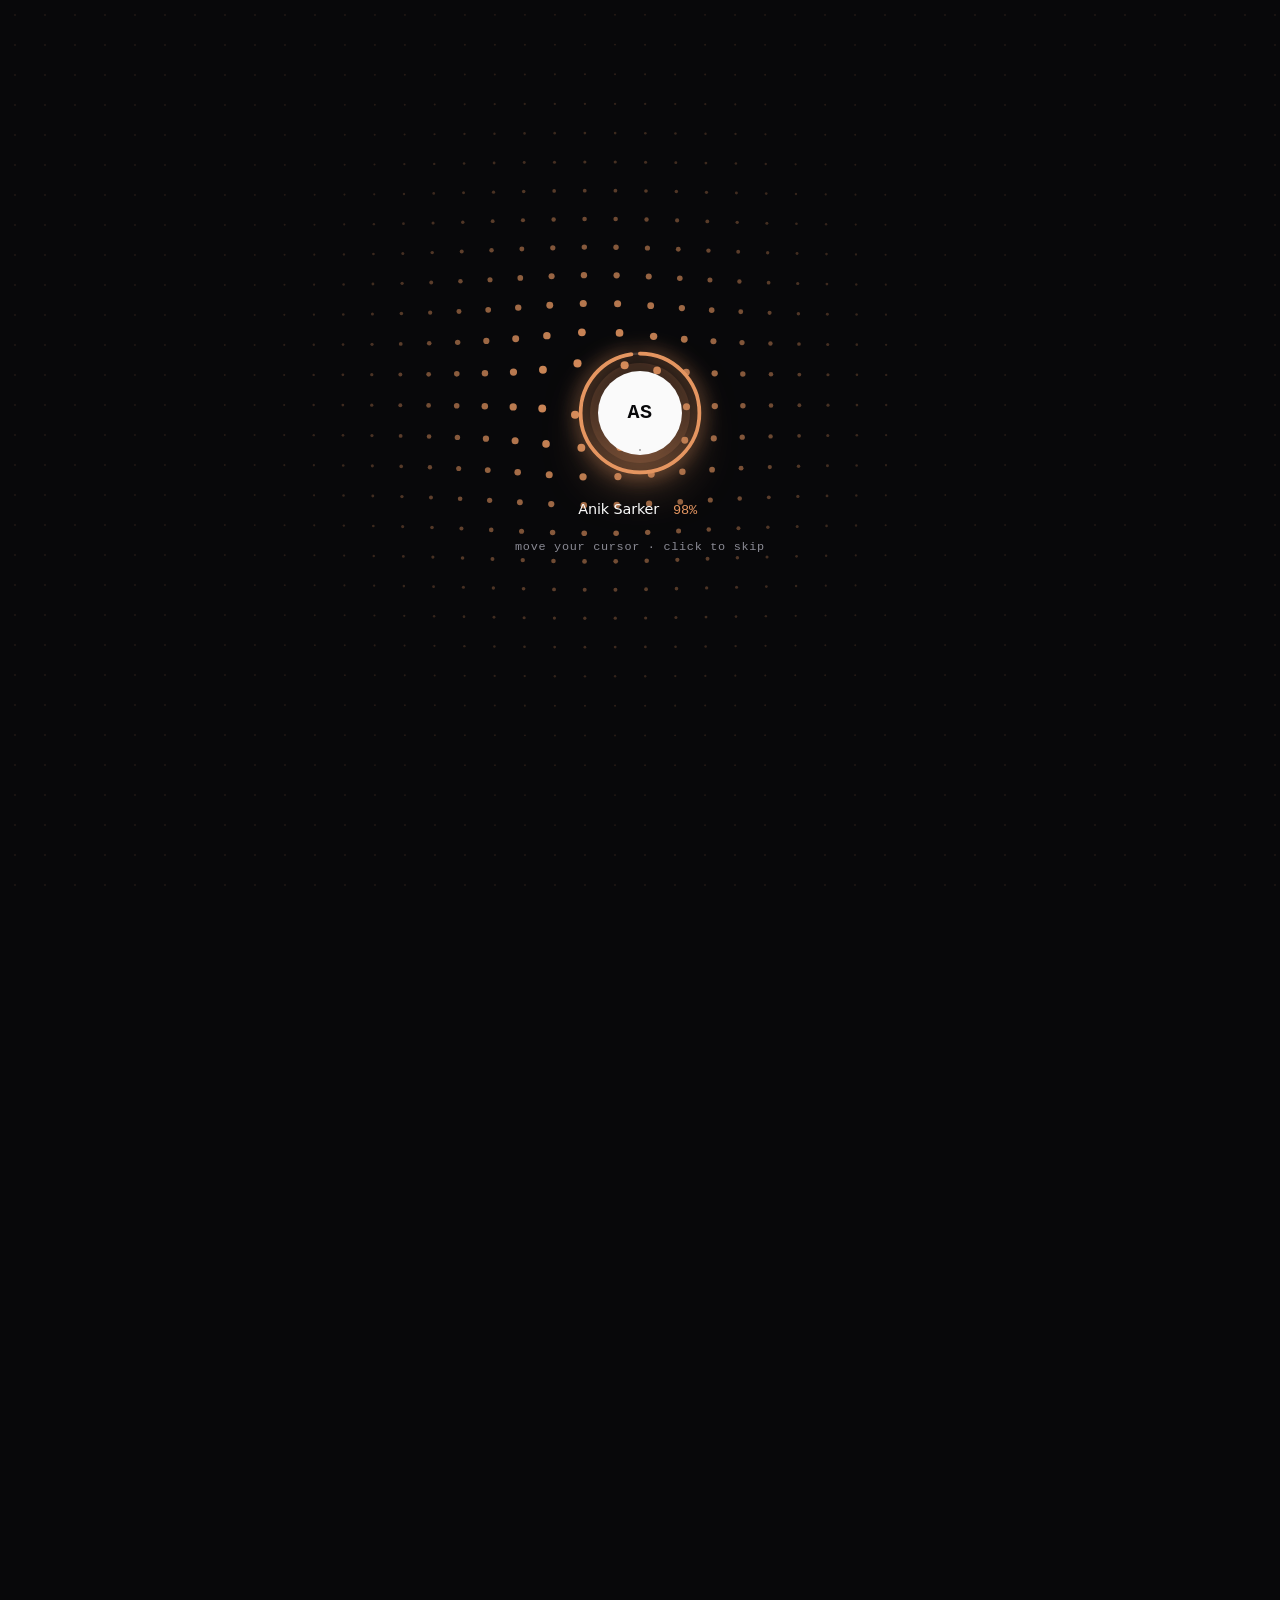
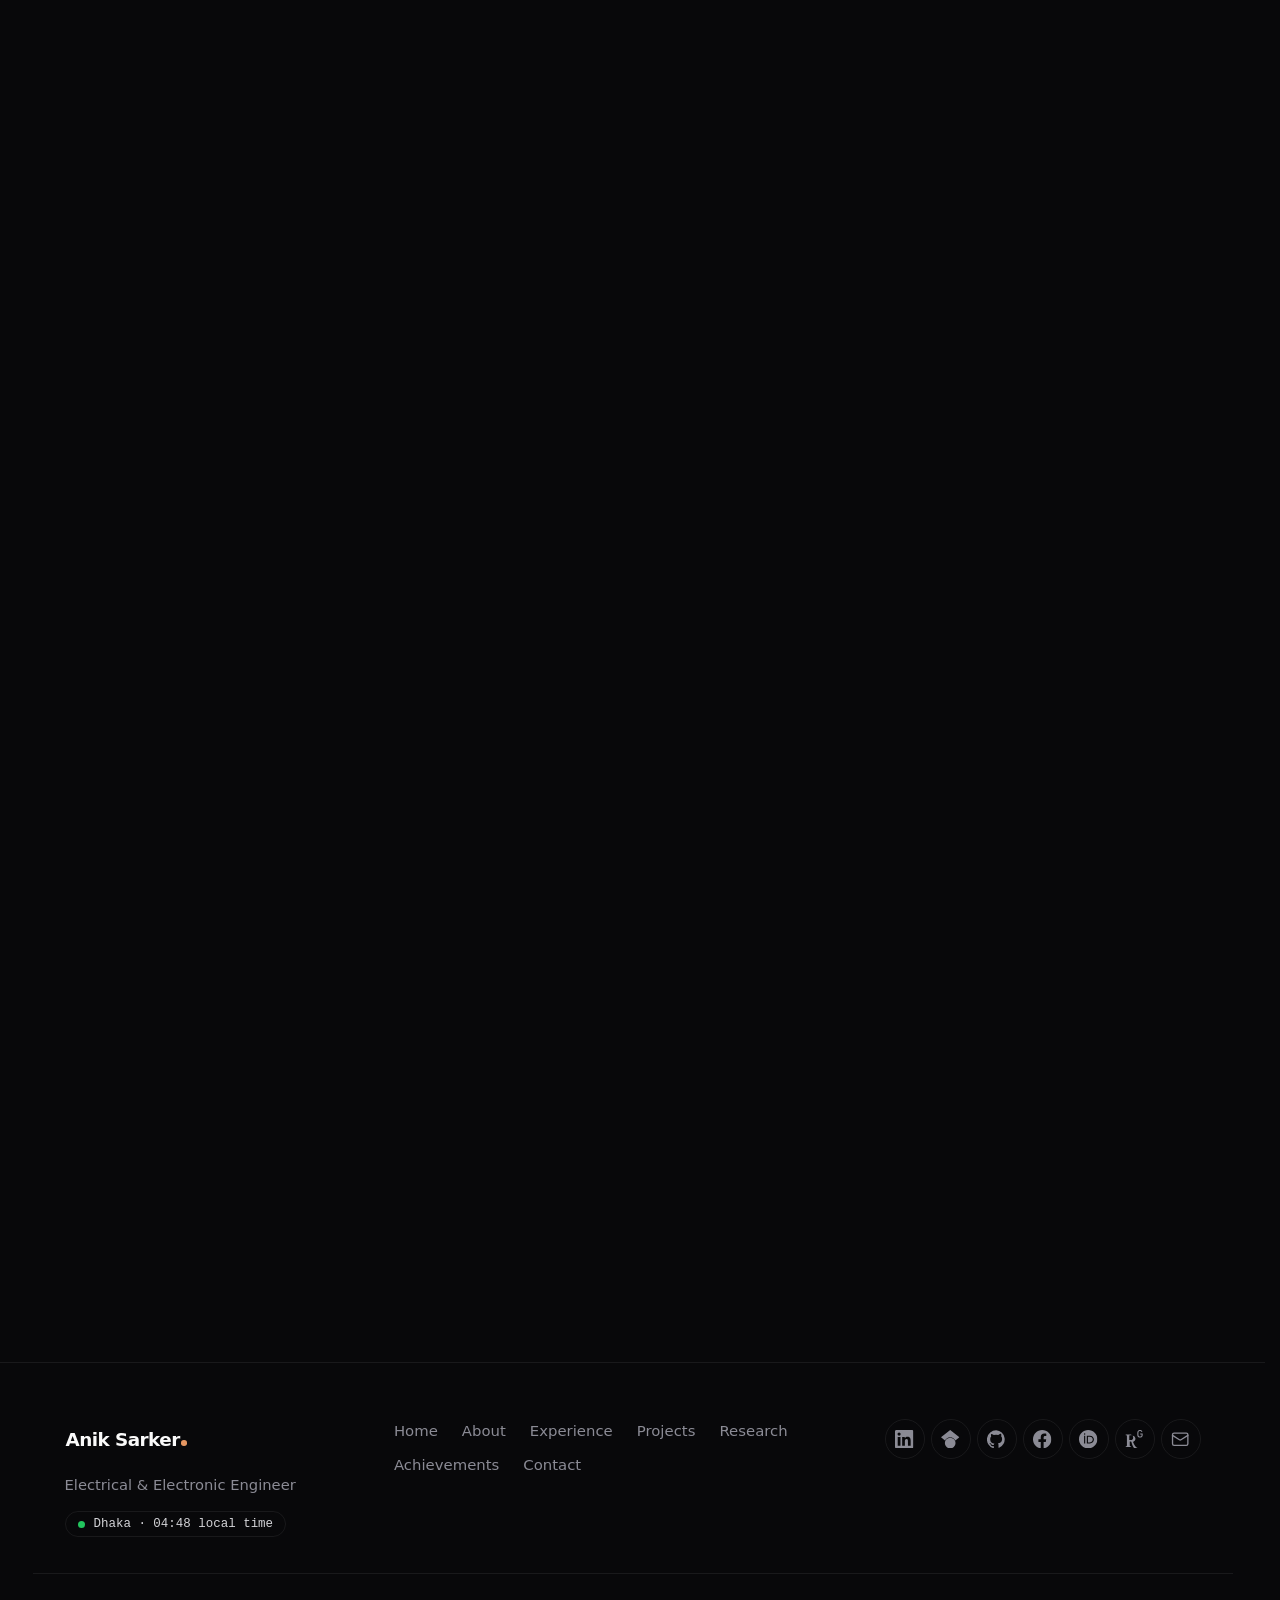
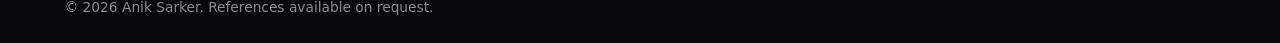
==== commit 9be492b5: "Publish site" ====
--- a/index.html
+++ b/index.html
@@ -3,7 +3,7 @@
 <head>
   <meta charset="UTF-8" />
   <meta name="viewport" content="width=device-width, initial-scale=1, viewport-fit=cover" />
-  <meta http-equiv="Content-Security-Policy" content="default-src 'self'; script-src 'self'; style-src 'self' 'unsafe-inline' https://fonts.googleapis.com; font-src 'self' https://fonts.gstatic.com; img-src 'self' data: blob: https:; connect-src 'self' https://api.web3forms.com https://formspree.io; object-src 'none'; base-uri 'self'; form-action 'self' mailto:; frame-src 'none'; manifest-src 'self'" />
+  <meta http-equiv="Content-Security-Policy" content="default-src 'self'; script-src 'self'; style-src 'self' 'unsafe-inline' https://fonts.googleapis.com; font-src 'self' https://fonts.gstatic.com; img-src 'self' data: blob: https:; connect-src 'self' https://api.web3forms.com https://formspree.io https://abacus.jasoncameron.dev; object-src 'none'; base-uri 'self'; form-action 'self' mailto:; frame-src 'none'; manifest-src 'self'; worker-src 'none'; media-src 'self'; upgrade-insecure-requests" />
   <meta name="referrer" content="strict-origin-when-cross-origin" />
   <meta name="site-root" content="./" />
   <title>Engr. Anik Sarker | Electrical & Electronic Engineer</title>
@@ -13,23 +13,34 @@
   <meta property="og:type" content="profile" />
   <meta property="og:title" content="Engr. Anik Sarker | Electrical & Electronic Engineer" />
   <meta property="og:description" content="Portfolio of Engr. Anik Sarker: Electrical & Electronic Engineer working on embedded systems, industrial automation, IoT and VLSI." />
-  <meta property="og:image" content="https://anik-creates.github.io/assets/img/og-image.jpg" />
-  <meta property="og:url" content="https://anik-creates.github.io/" />
-  <link rel="canonical" href="https://anik-creates.github.io/" />
+  <meta property="og:image" content="https://aniksarker.me/assets/img/og-3de9f55144.jpg" />
+  <meta property="og:image:width" content="1200" />
+  <meta property="og:image:height" content="630" />
+  <meta property="og:image:alt" content="Anik Sarker, Electrical &amp; Electronic Engineer" />
+  <meta property="og:site_name" content="Anik Sarker" />
+  <meta name="thumbnail" content="https://aniksarker.me/assets/img/icon-512.png?v=3de9f55144" />
+  <meta property="og:url" content="https://aniksarker.me/" />
+  <link rel="canonical" href="https://aniksarker.me/" />
   <meta name="twitter:card" content="summary_large_image" />
-  <link rel="icon" href="./assets/img/favicon.svg" type="image/svg+xml" />
-  <link rel="apple-touch-icon" href="./assets/img/apple-touch-icon.png" />
+  <meta name="twitter:image" content="https://aniksarker.me/assets/img/og-3de9f55144.jpg" />
+  <link rel="icon" href="./favicon.ico?v=3de9f55144" sizes="48x48" />
+  <link rel="icon" type="image/png" sizes="96x96" href="./assets/img/favicon-96.png?v=3de9f55144" />
+  <link rel="icon" type="image/png" sizes="192x192" href="./assets/img/icon-192.png?v=3de9f55144" />
+  <link rel="apple-touch-icon" href="./assets/img/apple-touch-icon.png?v=3de9f55144" />
   <link rel="manifest" href="./site.webmanifest" />
+  <script src="./assets/js/theme-init.js?v=202611031628"></script>
+  <link rel="modulepreload" href="./assets/js/app.js?v=202611031628" />
+  <link rel="preload" as="script" href="./assets/js/preloader.js?v=202611031628" />
   <link rel="preconnect" href="https://fonts.googleapis.com" />
   <link rel="preconnect" href="https://fonts.gstatic.com" crossorigin />
   <link rel="stylesheet" href="https://fonts.googleapis.com/css2?family=Geist:wght@300..800&amp;family=Geist+Mono:wght@400..600&amp;display=swap" />
-  <link rel="stylesheet" href="./assets/css/main.css?v=202610290239" />
-  <link rel="modulepreload" href="./assets/js/icons.js" />
-  <link rel="modulepreload" href="./assets/js/store.js" />
-  <script src="./assets/js/theme-init.js?v=202610290239"></script>
-  <script src="./assets/js/preloader.js?v=202610290239" defer></script>
-  <script type="module" src="./assets/js/app.js?v=202610290239"></script>
-  <script type="application/ld+json">{"@context":"https://schema.org","@type":"Person","name":"Anik Sarker","honorificPrefix":"Engr.","jobTitle":"Electrical & Electronic Engineer","url":"https://anik-creates.github.io/","image":"https://anik-creates.github.io/assets/img/og-image.jpg","email":"mailto:inboxtoanik@gmail.com","alumniOf":{"@type":"CollegeOrUniversity","name":"Daffodil International University"},"memberOf":[{"@type":"Organization","name":"IEEE"},{"@type":"Organization","name":"Institution of Engineers, Bangladesh"}],"sameAs":["https://www.linkedin.com/in/-anik-sarker-/","https://scholar.google.com/citations?user=4CC_FmcAAAAJ","https://github.com/anik-creates"]}</script>
+  <link rel="stylesheet" href="./assets/css/main.css?v=202611031628" />
+  <link rel="modulepreload" href="./assets/js/icons.js?v=202611031628" />
+  <link rel="modulepreload" href="./assets/js/store.js?v=202611031628" />
+  <script src="./assets/js/preloader.js?v=202611031628" defer></script>
+  <script type="module" src="./assets/js/app.js?v=202611031628"></script>
+  <script type="application/ld+json">{"@context":"https://schema.org","@type":"Person","name":"Anik Sarker","jobTitle":"Electrical & Electronic Engineer","url":"https://aniksarker.me/","image":["https://aniksarker.me/assets/img/icon-512.png?v=3de9f55144","https://aniksarker.me/assets/img/og-3de9f55144.jpg"],"email":"mailto:inboxtoanik@gmail.com","alumniOf":{"@type":"CollegeOrUniversity","name":"Daffodil International University"},"memberOf":[{"@type":"Organization","name":"IEEE"},{"@type":"Organization","name":"Institution of Engineers, Bangladesh"}],"sameAs":["https://www.linkedin.com/in/-anik-sarker-/","https://scholar.google.com/citations?user=4CC_FmcAAAAJ","https://github.com/anik-creates"]}</script>
+  <link rel="preload" as="image" href="./assets/img/anik-cutout.webp" fetchpriority="high" />
 </head>
 <body data-page="home">
   <div class="preloader" id="preloader" role="presentation">
--- a/assets/css/main.css
+++ b/assets/css/main.css
@@ -622,6 +622,136 @@
 .tl-text { color: var(--text-2); font-size: .95rem; margin: 0 0 8px; }
 .tl-card .link-arrow { margin-top: 10px; }
 
+
+/* ---------- Card media: single photo or carousel ---------- */
+.card-media { position: relative; display: block; width: 100%; margin: 0 0 18px; aspect-ratio: 16 / 10; border-radius: calc(var(--radius-lg) - 8px); overflow: hidden; background: var(--surface-2); padding: 0; }
+.card-media img { width: 100%; height: 100%; object-fit: cover; transition: transform .9s var(--ease); }
+.card-media:hover img { transform: scale(1.05); }
+.has-media .mc-icon { display: none; }
+.award.has-media .yr { z-index: 4; top: 18px; right: 18px; padding: 3px 9px; border-radius: 999px; color: #fff; background: rgba(0,0,0,.45); backdrop-filter: blur(6px); }
+.award.has-media .card-media { margin-top: 0; }
+.cert.has-media, .talk.has-media { flex-direction: column; grid-template-columns: 1fr; }
+.tl-card .card-media { margin: 0 0 16px; }
+.carousel .car-track { position: absolute; inset: 0; }
+.car-slide { position: absolute; inset: 0; opacity: 0; transform: scale(1.04); transition: opacity .7s var(--ease), transform 1.2s var(--ease); padding: 0; }
+.car-slide.on { opacity: 1; transform: none; z-index: 1; }
+.car-slide img { width: 100%; height: 100%; object-fit: cover; }
+.car-slide span { position: absolute; inset: auto 0 0; padding: 26px 12px 10px; font-size: .78rem; color: #fff; text-align: left; background: linear-gradient(transparent, rgba(0,0,0,.7)); }
+.car-nav { position: absolute; top: 50%; z-index: 3; width: 34px; height: 34px; margin-top: -17px; border-radius: 50%; display: grid; place-items: center; color: #fff; background: rgba(0,0,0,.38); backdrop-filter: blur(6px); opacity: 0; transition: opacity .25s, transform .3s var(--spring); }
+.car-nav.prev { left: 10px; } .car-nav.next { right: 10px; }
+.carousel:hover .car-nav, .carousel:focus-within .car-nav { opacity: 1; }
+.car-nav:hover { transform: scale(1.1); }
+.car-dots { position: absolute; left: 0; right: 0; bottom: 10px; z-index: 3; display: flex; justify-content: center; gap: 6px; }
+.car-dots button { width: 7px; height: 7px; border-radius: 999px; background: rgba(255,255,255,.55); transition: width .35s var(--spring), background-color .25s; padding: 0; }
+.car-dots button.on { width: 20px; background: #fff; }
+.project-art.has-carousel { display: block; }
+.pd-cover.has-carousel { display: block; height: clamp(240px, 42vw, 380px); }
+.pd-cover .carousel { position: absolute; inset: 0; width: 100%; height: 100%; margin: 0; aspect-ratio: auto; border-radius: 0; }
+.project-art .carousel { position: absolute; inset: 0; width: 100%; height: 100%; margin: 0; aspect-ratio: auto; border-radius: 0; }
+
+/* ---------- Custom layout extras ---------- */
+.section.tone-card > .container { background: var(--surface); border: 1px solid var(--line); border-radius: var(--radius-lg); padding-block: clamp(32px, 5vw, 56px); }
+.section.tone-accent { background: linear-gradient(180deg, transparent, color-mix(in srgb, var(--a1) 8%, transparent) 30%, color-mix(in srgb, var(--a1) 8%, transparent) 70%, transparent); }
+.cols-2 { grid-template-columns: repeat(2, minmax(0, 1fr)) !important; }
+.cols-3 { grid-template-columns: repeat(3, minmax(0, 1fr)) !important; }
+.cols-4 { grid-template-columns: repeat(4, minmax(0, 1fr)) !important; }
+.banner { position: relative; overflow: hidden; border-radius: var(--radius-lg); padding: clamp(32px, 6vw, 64px); display: grid; gap: 32px; align-items: center; }
+.banner.has-img { grid-template-columns: 1.2fr .8fr; }
+.banner-copy { position: relative; }
+.banner-copy .section-head { margin-bottom: 18px; }
+.banner-copy > p { color: var(--text-2); font-size: 1.08rem; max-width: 60ch; }
+.banner-img { position: relative; width: 100%; border-radius: var(--radius); box-shadow: var(--shadow-lift); }
+.split { display: grid; grid-template-columns: 1fr 1fr; gap: clamp(28px, 5vw, 64px); align-items: center; }
+.split.img-right .split-media { order: 2; }
+.split-media img { width: 100%; border-radius: var(--radius-lg); box-shadow: var(--shadow-lift); }
+.split-copy > p { color: var(--text-2); font-size: 1.05rem; }
+.split-copy .section-head { margin-bottom: 18px; }
+.cta-actions:empty { display: none; }
+.custom-text .cta-actions { margin-top: 14px; }
+.faq { display: grid; gap: 10px; max-width: 860px; margin: 0 auto; }
+.faq-item { border-radius: var(--radius); padding: 0; }
+.faq-item summary { list-style: none; cursor: pointer; display: flex; justify-content: space-between; align-items: center; gap: 14px; padding: 18px 22px; font-weight: 600; font-size: 1.02rem; }
+.faq-item summary::-webkit-details-marker { display: none; }
+.faq-item summary .ic { color: var(--a1); transition: transform .4s var(--spring); }
+.faq-item[open] summary .ic { transform: rotate(45deg); }
+.faq-a { padding: 0 22px 18px; color: var(--muted); }
+.faq-a p:last-child { margin: 0; }
+.quotes { display: grid; grid-template-columns: repeat(auto-fit, minmax(280px, 1fr)); gap: 14px; }
+.quote { margin: 0; padding: 26px; border-radius: var(--radius-lg); display: grid; gap: 16px; }
+.quote .q-ic { width: 26px; height: 26px; color: var(--a1); }
+.quote blockquote { margin: 0; font-size: 1.08rem; line-height: 1.6; color: var(--text); }
+.quote figcaption { display: flex; align-items: center; gap: 12px; }
+.quote figcaption img { width: 44px; height: 44px; border-radius: 50%; object-fit: cover; }
+.quote figcaption b { display: block; }
+.quote figcaption small { color: var(--muted); }
+.logo-wall { display: grid; grid-template-columns: repeat(auto-fill, minmax(150px, 1fr)); gap: 12px; }
+.logo-tile { display: grid; justify-items: center; gap: 10px; padding: 22px 14px; border-radius: var(--radius); text-align: center; transition: transform .4s var(--spring); }
+.logo-tile:hover { transform: translateY(-4px); }
+.logo-tile img { height: 52px; width: auto; max-width: 100%; object-fit: contain; filter: grayscale(1) opacity(.75); transition: filter .3s; }
+.logo-tile:hover img { filter: none; }
+.logo-tile span { font-size: .82rem; color: var(--muted); }
+
+/* ---------- Smart search ---------- */
+.search-modal { position: fixed; inset: 0; z-index: 2700; display: grid; justify-items: center; align-items: start; padding: 12vh 16px 16px; opacity: 0; transition: opacity .25s; }
+.search-modal.show { opacity: 1; }
+.sm-backdrop { position: absolute; inset: 0; background: rgba(0,0,0,.55); backdrop-filter: blur(8px); -webkit-backdrop-filter: blur(8px); }
+.sm-panel { position: relative; width: min(640px, 100%); border-radius: 22px; overflow: hidden; transform: translateY(-12px) scale(.98); transition: transform .4s var(--spring); background: var(--surface); }
+.sm-panel::after { display: none; }
+.search-modal.show .sm-panel { transform: none; }
+.sm-input { display: flex; align-items: center; gap: 12px; padding: 16px 18px; border-bottom: 1px solid var(--line); }
+.sm-input .ic { width: 20px; height: 20px; color: var(--a1); }
+.sm-input input { flex: 1; min-width: 0; border: 0; outline: 0; background: none; font: inherit; font-size: 1.05rem; color: var(--text); }
+kbd { font: 500 .7rem var(--font-mono); padding: 2px 6px; border-radius: 6px; border: 1px solid var(--line-strong); color: var(--muted); }
+.sm-results { list-style: none; margin: 0; padding: 8px; max-height: 52vh; overflow-y: auto; }
+.sm-results li { display: flex; align-items: center; gap: 12px; padding: 10px 12px; border-radius: 12px; cursor: pointer; }
+.sm-results li.sel { background: var(--surface-2); box-shadow: inset 0 0 0 1px var(--line); }
+.sm-ic { width: 36px; height: 36px; border-radius: 10px; display: grid; place-items: center; flex-shrink: 0; background: color-mix(in srgb, var(--a1) 12%, transparent); color: var(--a1); }
+.sm-txt { flex: 1; min-width: 0; }
+.sm-txt b { display: block; font-weight: 600; font-size: .95rem; overflow: hidden; text-overflow: ellipsis; white-space: nowrap; }
+.sm-txt small { display: block; color: var(--muted); font-size: .8rem; overflow: hidden; text-overflow: ellipsis; white-space: nowrap; }
+.sm-results em { font-style: normal; font: 500 .7rem var(--font-mono); color: var(--muted); padding: 3px 8px; border-radius: 999px; border: 1px solid var(--line); }
+.sm-empty { color: var(--muted); justify-content: center; cursor: default !important; padding: 26px !important; }
+.sm-foot { display: flex; justify-content: space-between; gap: 12px; flex-wrap: wrap; padding: 10px 16px; border-top: 1px solid var(--line); font-size: .75rem; color: var(--muted); }
+.sm-foot .ic { color: var(--a1); }
+.flash { animation: flash 1.8s var(--ease); }
+@keyframes flash { 0%, 35% { box-shadow: 0 0 0 3px var(--a1), 0 0 40px -6px var(--a1); } 100% { box-shadow: var(--shadow); } }
+
+/* Brand: name only */
+.brand { padding-left: 14px; }
+.brand-name { font-size: 1.15rem; font-weight: 650; letter-spacing: -.03em; }
+.footer-brand .brand { padding-left: 0; }
+
+@media (max-width: 960px) {
+  .banner.has-img, .split { grid-template-columns: 1fr; }
+  .split.img-right .split-media { order: 0; }
+  .cols-3, .cols-4 { grid-template-columns: repeat(2, minmax(0, 1fr)) !important; }
+}
+@media (max-width: 600px) {
+  .cols-2, .cols-3, .cols-4 { grid-template-columns: 1fr !important; }
+  .brand-name { display: inline !important; }
+  .sm-results em { display: none; }
+}
+
+
+/* ---------- Quieter details (less "template" look) ---------- */
+.eyebrow { padding: 0; border: 0; background: none; backdrop-filter: none; gap: 10px; color: var(--muted); letter-spacing: .14em; }
+.eyebrow .num { display: none; }
+.eyebrow::before { content: ""; width: 22px; height: 2px; border-radius: 2px; background: var(--a1); }
+.section-head:not(.left) .eyebrow::after { content: ""; width: 22px; height: 2px; border-radius: 2px; background: var(--a1); }
+:root[data-theme="dark"] .grad-text { text-shadow: none; }
+.page-num span { text-shadow: none; }
+.live-dot::after { display: none; }
+.btn-primary, .btn-primary:hover { box-shadow: 0 1px 0 color-mix(in srgb, #fff 25%, transparent) inset; }
+.btn-primary::before { display: none; }
+.social:hover, .pub-link:hover, .c-tile:hover .c-icon, .mini-card:hover .mc-icon, .skill-card:hover .mc-icon, .award:hover .mc-icon, .cert:hover .mc-icon, .talk:hover .mc-icon { box-shadow: none; }
+.scroll-progress { background: var(--a1); box-shadow: none; height: 2px; }
+.caret { box-shadow: none; }
+.meter span { box-shadow: none; }
+.nav-links a.active::before, .brand-mark::after, .footer-clock::before { box-shadow: none; }
+.tl-node { box-shadow: 0 0 0 4px var(--bg); }
+body::after { opacity: .55; }
+.big-ic { box-shadow: var(--shadow-lift); }
+
 /* 404 */
 .not-found { min-height: 80vh; display: grid; place-items: center; text-align: center; padding-top: var(--nav-h); }
 .nf-code { display: flex; align-items: center; justify-content: center; gap: 14px; font: 700 clamp(5rem, 18vw, 11rem)/1 var(--font-display); letter-spacing: -.07em; }
@@ -702,3 +832,235 @@
   .reveal, .hero-title .ch { opacity: 1; transform: none; filter: none; }
   @view-transition { navigation: none; }
 }
+
+/* ======================================================================
+   Builder-era additions: nav pill, floating icons, strips, photo buttons,
+   page badges, signature footer, visual builder overlay
+   ====================================================================== */
+
+/* Brand: a real round dot in the accent colour */
+.brand-name .dot { display: inline-block; width: .3em; height: .3em; margin-left: .08em; border-radius: 50%; background: var(--a1); vertical-align: baseline; }
+
+/* Floating icons: any number, placed around the photo disc */
+.chip-orbit { position: absolute; inset: 16% 7% 2% 7%; z-index: 3; pointer-events: none; }
+.chip-orbit .chip-float { top: var(--y) !important; left: var(--x) !important; right: auto !important; bottom: auto !important; translate: -50% -50%; padding: 6px; gap: 8px; animation: annoIn .8s var(--spring) both, bob2 6s ease-in-out infinite; animation-delay: var(--d), var(--b); pointer-events: auto; transition: scale .3s var(--spring), border-color .2s; }
+.chip-orbit .chip-float.with-label { padding: 6px 12px 6px 6px; }
+.chip-orbit .chip-float:hover { scale: 1.12; border-color: color-mix(in srgb, var(--a1) 50%, var(--line-strong)); }
+.chip-orbit .chip-float.sz-sm .pad { width: 22px; height: 22px; }
+.chip-orbit .chip-float.sz-lg .pad { width: 34px; height: 34px; }
+.chip-orbit .chip-float.sz-lg .pad .ic { width: 18px; height: 18px; }
+.chip-orbit .chip-float .pad img.ic-img { width: 16px; height: 16px; }
+@keyframes bob2 { 0%, 100% { transform: translateY(0); } 50% { transform: translateY(-10px); } }
+@media (max-width: 600px) { .chip-orbit .chip-float .lbl { display: none; } .chip-orbit .chip-float.with-label { padding: 4px; } }
+
+/* Scrolling strips: text with icons, or partner logos */
+.marquee { padding: 0; }
+.marquee .mq-viewport { overflow: hidden; padding: 22px 0; }
+.marquee-track { gap: 0; }
+.mq-group { display: flex; align-items: center; gap: 48px; padding-right: 48px; flex-shrink: 0; }
+.mq-label { margin: 0; padding-top: 18px; text-align: center; font: 500 .72rem var(--font-mono); letter-spacing: .14em; text-transform: uppercase; color: var(--muted); }
+.mq-label + .mq-viewport { padding-top: 12px; }
+a.mq-item { text-decoration: none; }
+.mq-logos .mq-group { gap: 64px; padding-right: 64px; }
+.mq-logos .mq-item { gap: 10px; font-size: .95rem; }
+.mq-logos .mq-item img { height: clamp(28px, 4vw, 44px); width: auto; max-width: 180px; object-fit: contain; transition: filter .3s, opacity .3s; }
+.mq-mono .mq-item img { filter: grayscale(1); opacity: .65; }
+.mq-mono .mq-item:hover img { filter: none; opacity: 1; }
+:root[data-theme="dark"] .mq-mono .mq-item img { filter: grayscale(1) brightness(1.6); }
+:root[data-theme="dark"] .mq-mono .mq-item:hover img { filter: none; }
+
+/* "View photo" button on cards */
+.media-btn { display: inline-flex; align-items: center; gap: 10px; margin-top: 14px; padding: 5px 14px 5px 5px; border-radius: 999px; border: 1px solid var(--line-strong); background: var(--surface-2); color: var(--text); font-size: .8rem; font-weight: 600; transition: border-color .2s, transform .3s var(--spring); max-width: 100%; }
+.media-btn img { width: 34px; height: 34px; border-radius: 50%; object-fit: cover; flex-shrink: 0; }
+.media-btn span { display: inline-flex; align-items: center; gap: 6px; white-space: nowrap; overflow: hidden; text-overflow: ellipsis; }
+.media-btn .ic { color: var(--a1); width: 14px; height: 14px; }
+.media-btn:hover { border-color: var(--a1); transform: translateY(-2px); }
+.card-foot .media-btn { margin-top: 0; }
+.award > .media-btn { align-self: flex-start; }
+.role-list .media-btn { margin: 0 0 0 auto; padding: 3px 10px 3px 3px; font-size: .74rem; }
+.role-list .media-btn img { width: 26px; height: 26px; }
+.skill-card .card-media { margin-bottom: 14px; }
+
+/* Page header decoration: floating icon */
+.page-badge { position: relative; width: clamp(150px, 16vw, 210px); aspect-ratio: 1; display: grid; place-items: center; animation: bob 7s ease-in-out infinite; }
+.pb-ring { position: absolute; inset: 0; border-radius: 50%; border: 1px solid var(--line-strong); }
+.pb-ring.r2 { inset: 16%; border-style: dashed; border-color: color-mix(in srgb, var(--a1) 35%, transparent); animation: pbspin 40s linear infinite; }
+.pb-tile { position: relative; width: 44%; aspect-ratio: 1; border-radius: 28%; display: grid; place-items: center; color: var(--a1); background: var(--glass); border: 1px solid var(--line-strong); backdrop-filter: blur(14px); -webkit-backdrop-filter: blur(14px); box-shadow: var(--shadow-lift); transform: rotate(-8deg); transition: transform .6s var(--spring); }
+.page-hero:hover .pb-tile { transform: rotate(0) scale(1.05); }
+.pb-tile .ic { width: 44%; height: 44%; stroke-width: 1.5; }
+.pb-tile img.ic-img { width: 50%; height: 50%; }
+.pb-sat { position: absolute; border-radius: 50%; background: var(--a1); }
+.pb-sat.s1 { top: 6%; right: 14%; width: 26px; height: 26px; display: grid; place-items: center; background: var(--surface-2); border: 1px solid var(--line-strong); color: var(--a1); }
+.pb-sat.s1 .ic { width: 12px; height: 12px; }
+.pb-sat.s2 { bottom: 12%; left: 8%; width: 8px; height: 8px; }
+.pb-sat.s3 { top: 48%; right: -2%; width: 5px; height: 5px; opacity: .6; }
+.pb-img img { position: relative; width: 62%; height: 62%; object-fit: contain; border-radius: 22%; }
+.page-txt { font-size: clamp(4rem, 9vw, 7rem); color: var(--a1); -webkit-text-stroke: 0; }
+@keyframes pbspin { to { transform: rotate(360deg); } }
+.page-hero .cta-actions { margin-top: 26px; }
+.sec-btns { display: flex; justify-content: center; flex-wrap: wrap; gap: 12px; margin-top: -10px; margin-bottom: 30px; }
+.contact-cv { display: flex; flex-wrap: wrap; gap: 12px; margin: 4px 0 26px; }
+
+/* Footer: signature and custom rows */
+.signature { display: block; height: var(--sig-h, 54px); width: auto; max-width: min(100%, 320px); color: var(--a1); margin-bottom: 12px; overflow: visible; }
+.signature.sz-sm { --sig-h: 38px; }
+.signature.sz-lg { --sig-h: 80px; }
+.signature.sz-xl { --sig-h: 110px; }
+.signature.anim { clip-path: inset(0 100% 0 0); }
+.signature.anim.drawn { animation: sigIn 1.8s var(--ease) forwards; }
+@keyframes sigIn { from { clip-path: inset(0 100% 0 0); } to { clip-path: inset(0 0 0 0); } }
+.footer-rows { list-style: none; padding: 0; margin: 14px 0 0; display: grid; gap: 8px; }
+.footer-rows li, .footer-rows a { display: inline-flex; align-items: center; gap: 8px; color: var(--muted); font-size: .88rem; }
+.footer-rows a:hover { color: var(--a1); }
+.footer-rows .ic { width: 15px; height: 15px; color: var(--a1); }
+.footer-grid.no-nav { grid-template-columns: 1.3fr auto; }
+.footer-grid.no-social { grid-template-columns: 1.3fr 2fr; }
+.footer-grid.no-nav.no-social { grid-template-columns: 1fr; }
+@media (max-width: 960px) { .footer-grid.no-nav, .footer-grid.no-social { grid-template-columns: 1fr; } }
+@media (prefers-reduced-motion: reduce) { .signature.anim { clip-path: none; } }
+
+/* Visual builder overlay (only inside the admin) */
+.builder .reveal { opacity: 1 !important; transform: none !important; filter: none !important; }
+.builder .b-sec { position: relative; outline: 2px dashed transparent; outline-offset: -2px; transition: outline-color .15s; min-height: 60px; }
+.builder .b-sec:hover { outline-color: color-mix(in srgb, var(--a1) 70%, transparent); }
+.builder .b-sec.b-hidden > :not(.b-bar):not(.b-add) { opacity: .35; filter: grayscale(1); }
+.builder .b-bar { position: absolute; top: 10px; left: 50%; translate: -50% 0; z-index: 60; display: flex; align-items: center; gap: 4px; padding: 5px; border-radius: 999px; background: var(--surface); border: 1px solid var(--line-strong); box-shadow: var(--shadow-lift); opacity: 0; pointer-events: none; transition: opacity .15s; font-size: .78rem; white-space: nowrap; }
+.builder .b-sec:hover > .b-bar, .builder .b-bar:focus-within { opacity: 1; pointer-events: auto; }
+.builder .b-bar .b-name { display: inline-flex; align-items: center; gap: 6px; padding: 0 10px 0 8px; font-weight: 600; color: var(--text); }
+.builder .b-bar .b-name em { font-style: normal; font-size: .7rem; padding: 2px 7px; border-radius: 999px; background: var(--surface-2); color: var(--muted); }
+.builder .b-bar button { display: inline-flex; align-items: center; gap: 5px; height: 30px; min-width: 30px; justify-content: center; padding: 0 8px; border-radius: 999px; color: var(--text-2); }
+.builder .b-bar button:hover:not(:disabled) { background: var(--surface-2); color: var(--text); }
+.builder .b-bar button:disabled { opacity: .3; }
+.builder .b-bar .b-main { background: var(--a1); color: var(--on-accent); padding: 0 12px; font-weight: 600; }
+.builder .b-bar .b-main:hover { background: var(--a1) !important; color: var(--on-accent) !important; filter: brightness(1.1); }
+.builder .b-bar .b-danger:hover { color: #ef4444 !important; }
+.builder .b-bar .ic { width: 15px; height: 15px; }
+.builder .b-add { position: absolute; left: 50%; bottom: -15px; translate: -50% 0; z-index: 61; display: inline-flex; align-items: center; gap: 6px; height: 30px; padding: 0 14px; border-radius: 999px; background: var(--a1); color: var(--on-accent); font-size: .76rem; font-weight: 600; box-shadow: var(--shadow-lift); opacity: 0; transition: opacity .15s; }
+.builder .b-sec:hover > .b-add, .builder .b-add:focus-visible { opacity: 1; }
+.builder .b-add .ic { width: 14px; height: 14px; }
+.builder .b-empty { padding: 40px 20px; text-align: center; color: var(--muted); border: 1px dashed var(--line-strong); border-radius: 18px; margin-block: 30px; }
+.builder .b-only .b-add { opacity: 1; position: static; translate: none; margin: 0 auto 40px; display: flex; width: max-content; }
+.builder .b-footer { position: relative; }
+
+/* ======================================================================
+   Pills: one system. Text and icons are centred on the letters' cap
+   height (text-box trim), heights are fixed per pill type, and long
+   pills wrap gracefully on small phones instead of breaking mid-pill.
+   ====================================================================== */
+.pill, .tag, .chips span, .chip-date, .score, .project-year, .award .yr, .proof-btn, .filter, .footer-clock, .media-btn {
+  display: inline-flex; align-items: center; justify-content: center; white-space: nowrap; flex-shrink: 0; vertical-align: middle; border-radius: 999px;
+}
+.pill .ic, .tag .ic, .chip-date .ic, .proof-btn .ic, .filter .ic, .media-btn .ic { flex: none; vertical-align: 0; display: block; }
+.chip-date { gap: 7px; color: var(--text-2); border: 1px solid var(--line); }
+.score { letter-spacing: .02em; }
+.award .yr { display: inline-flex; padding: 4px 10px; border-radius: 999px; font-size: .72rem; color: var(--text-2); background: var(--surface-2); border: 1px solid var(--line); line-height: 1.2; }
+.filter { gap: 9px; }
+.filter .count { display: inline-grid; place-items: center; min-width: 1.7em; height: 1.7em; padding: 0 .4em; border-radius: 999px; font: 600 .74rem var(--font-mono); opacity: 1; background: color-mix(in srgb, var(--text) 8%, transparent); color: var(--text-2); }
+.filter.active .count { background: color-mix(in srgb, var(--bg) 18%, transparent); color: inherit; }
+.footer-clock { gap: 9px; }
+.pill { gap: 10px; padding-inline: 12px 16px; }
+.tag { gap: 8px; padding-inline: 12px 14px; }
+.proof-btn { gap: 7px; padding-inline: 10px 12px; }
+.media-btn span { line-height: 1.2; }
+
+@supports (text-box: trim-both cap alphabetic) {
+  .pill, .tag, .chips span, .chip-date, .score, .project-year, .award .yr, .proof-btn, .filter, .footer-clock, .media-btn span, .nav-links a, .crumbs a, #main .btn, .mq-label, .eyebrow, .lang-top small {
+    text-box: trim-both cap alphabetic;
+  }
+  .pill { min-height: 38px; padding-block: 0; }
+  .tag { min-height: 34px; padding-block: 0; }
+  .chips span { min-height: 26px; padding-block: 0; display: inline-flex; align-items: center; }
+  .chip-date, .score { min-height: 26px; padding-block: 0; }
+  .project-year { min-height: 26px; padding-block: 0; display: inline-flex; align-items: center; }
+  .award .yr { min-height: 24px; padding-block: 0; }
+  .proof-btn { min-height: 28px; padding-block: 0; }
+  .filter { min-height: 38px; padding-block: 0; }
+  .footer-clock { min-height: 30px; padding-block: 0; }
+  .nav-links a { min-height: 37px; padding-block: 0; }
+  #main .btn { padding-block: 0; min-height: 52px; }
+  #main .contact-cv .btn { min-height: 50px; }
+  @media (max-width: 960px) { .nav-links a { min-height: 50px; } }
+  @media (max-width: 600px) { #main .btn { min-height: 50px; } }
+}
+
+/* Small phones: long pills wrap as a rounded box with the dot/icon centred on the text */
+@media (max-width: 480px) {
+  .pill { white-space: normal; text-align: left; justify-content: flex-start; border-radius: 18px; max-width: 100%; min-height: 38px; padding-block: 9px; line-height: 1.35; }
+  .pill .live-dot { align-self: center; }
+  .tag { font-size: .8rem; }
+  .chip-date, .score { font-size: .72rem; }
+  .footer-clock { font-size: .74rem; }
+}
+@media (max-width: 480px) and (min-width: 0px) {
+  @supports (text-box: trim-both cap alphabetic) { .pill { text-box: normal; } }
+}
+
+/* ======================================================================
+   Responsive polish: nothing forces a grid wider than the screen, long
+   values wrap, filters scroll in one row on phones, big screens scale up.
+   ====================================================================== */
+.contact-layout { grid-template-columns: minmax(0, .9fr) minmax(0, 1.1fr); }
+.contact-main, .contact-tiles, .c-tile, .c-tile-link, .c-text { min-width: 0; }
+.contact-tiles { grid-template-columns: repeat(2, minmax(0, 1fr)); }
+.c-text b { overflow-wrap: anywhere; word-break: normal; }
+.c-tile-link { flex: 1 1 auto; }
+.about-grid > *, .hero-grid > *, .split > *, .banner > *, .cta-band > *, .footer-grid > * { min-width: 0; }
+@media (max-width: 1180px) and (min-width: 961px) { .contact-tiles { grid-template-columns: minmax(0, 1fr); } }
+@media (max-width: 960px) { .contact-layout { grid-template-columns: minmax(0, 1fr); } }
+@media (max-width: 600px) { .contact-tiles { grid-template-columns: minmax(0, 1fr); } }
+
+/* Project filters: one swipeable row on phones and tablets */
+@media (max-width: 820px) {
+  .filters { flex-wrap: nowrap; justify-content: flex-start; width: auto; max-width: 100%; overflow-x: auto; scrollbar-width: none; border-radius: 999px; scroll-snap-type: x proximity;
+    -webkit-mask-image: linear-gradient(90deg, #000 85%, transparent); mask-image: linear-gradient(90deg, #000 85%, transparent); }
+  .filters::-webkit-scrollbar { display: none; }
+  .filter { scroll-snap-align: start; }
+}
+
+/* Large and ultra-wide screens: use the space instead of a narrow strip */
+@media (min-width: 1700px) {
+  html { font-size: 17px; }
+  .container { width: min(1360px, 100%); }
+  .nav { max-width: 1360px; }
+}
+@media (min-width: 2200px) {
+  html { font-size: 19px; }
+  .container { width: min(1560px, 100%); }
+  .nav { max-width: 1560px; }
+}
+
+/* Touch devices: comfortable tap targets */
+@media (pointer: coarse) {
+  .social, .copy-btn, .icon-btn, .to-top { min-width: 44px; min-height: 44px; }
+  .footer-nav a { padding-block: 6px; }
+}
+
+/* Light mode: small accent-coloured text uses a deeper shade of the accent so it stays readable
+   (WCAG AA 4.5:1). Large accent headlines get a slightly deeper shade too (3:1 for large text). */
+:root { --a1-ink: var(--a1); }
+:root[data-theme="light"] { --a1-ink: color-mix(in srgb, var(--a1) 56%, #000); }
+:root[data-theme="light"] :is(.hero-role .prompt, .project .kicker, .project-detail .kicker, .chips.accent span, .proof-btn, .talk .role, .pub .authors b,
+  .role-list em, .mini-card .mc-sub, .link-arrow:hover, .crumbs a:hover, .lb-head, .page-txt, .pl-meta b, .footer-rows a:hover, .media-btn .ic, .mq-label,
+  .field input:focus + label, .field textarea:focus + label) { color: var(--a1-ink); }
+:root[data-theme="light"] .grad-text { color: color-mix(in srgb, var(--accent, var(--a1)) 78%, #000); }
+
+/* Scroll stability: opening a pop-up never shifts the page sideways, scrolling inside a box
+   never drags the page behind it, and swipe rows scroll freely without snapping back. */
+html { scrollbar-gutter: stable; }
+.sm-panel, .modal-panel, .sm-results, .lb-thumbs, .pd-gallery { overscroll-behavior: contain; }
+@media (max-width: 820px) {
+  .filters { scroll-snap-type: none; overscroll-behavior-x: contain; -webkit-overflow-scrolling: touch; }
+  .filter { scroll-snap-align: none; }
+}
+
+/* Footer name pill on phones: text centred in the pill (it inherited the header pill but kept zero left padding) */
+@media (max-width: 960px) {
+  .footer-brand .brand { padding: 0 16px; min-height: 40px; display: inline-flex; align-items: center; justify-content: center; }
+  .footer-brand .brand-name { display: inline-flex; align-items: baseline; line-height: 1; }
+  .nav .brand { padding: 0 16px; min-height: 44px; }
+  .nav .brand-name { display: inline-flex; align-items: baseline; line-height: 1; }
+}
+@supports (text-box: trim-both cap alphabetic) {
+  .brand-name { text-box: trim-both cap alphabetic; }
+}
+.skip-link:not(:focus) { opacity: 0; pointer-events: none; }
